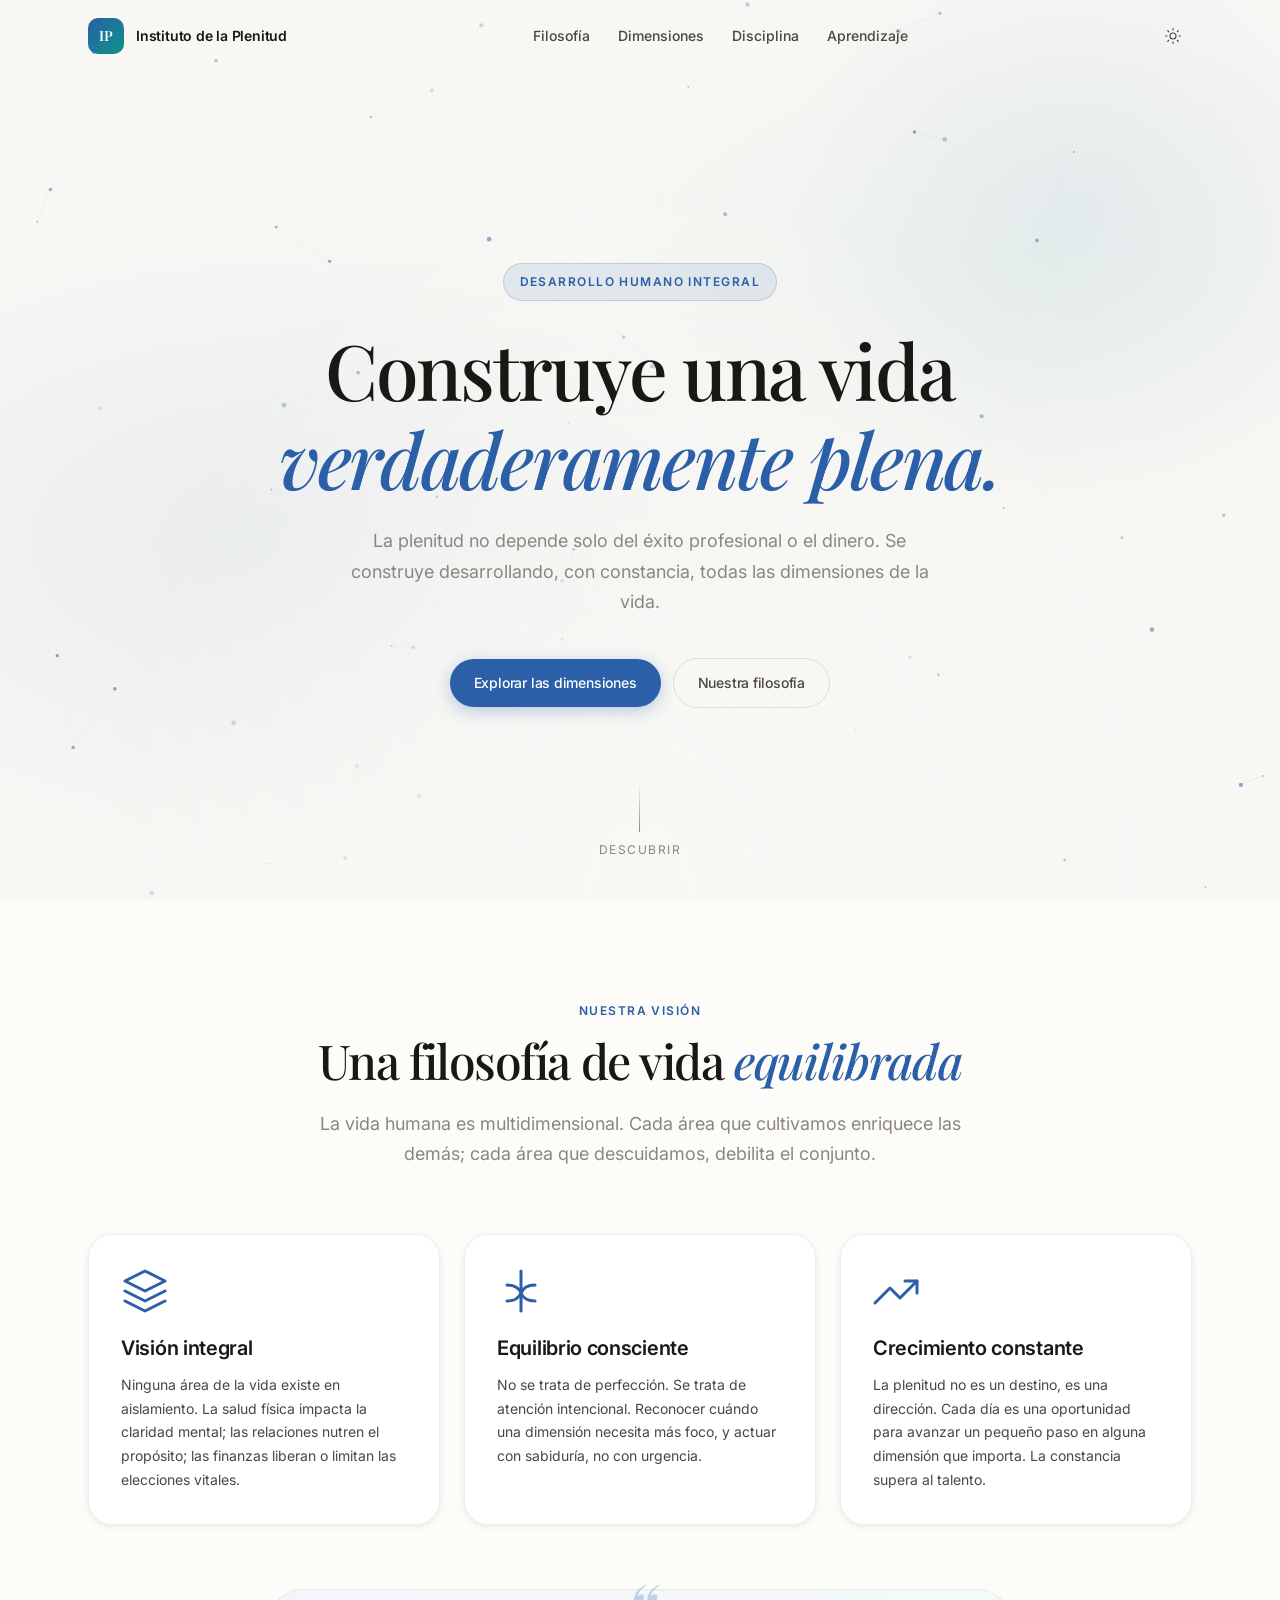
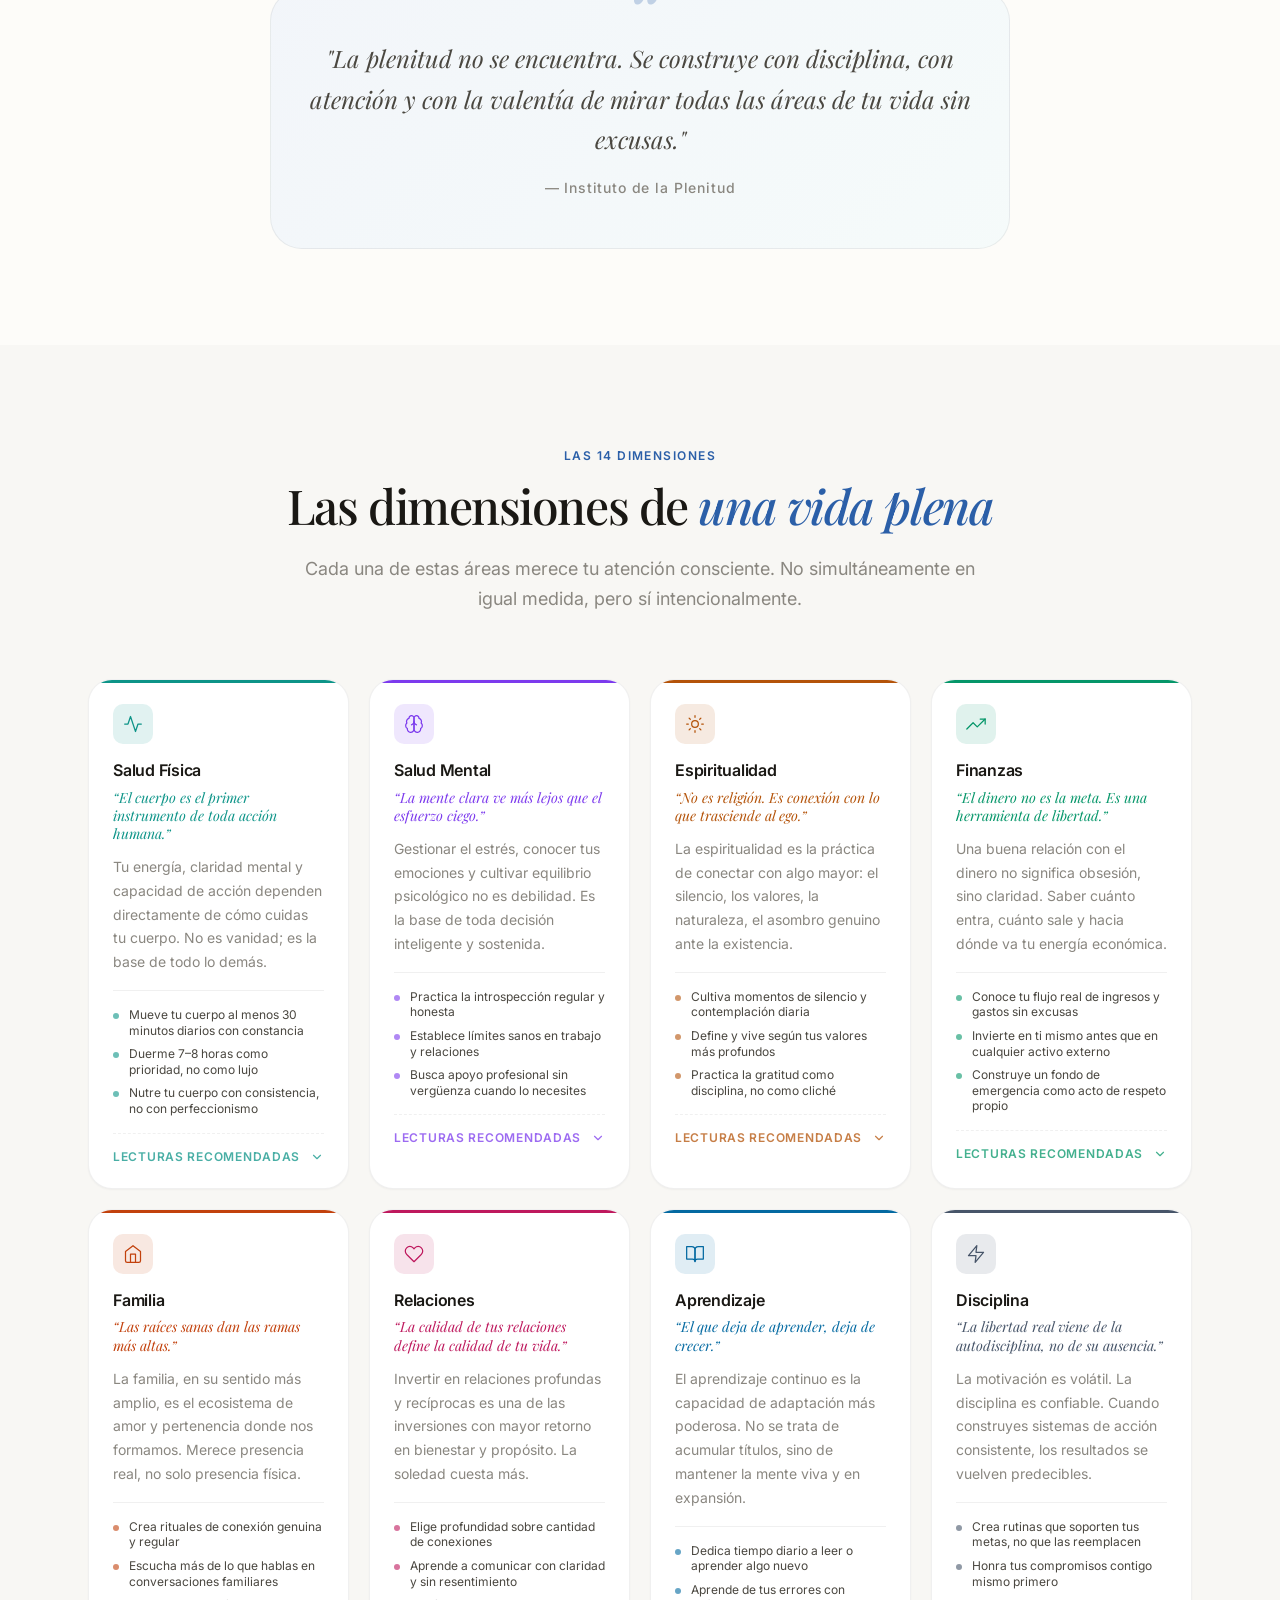
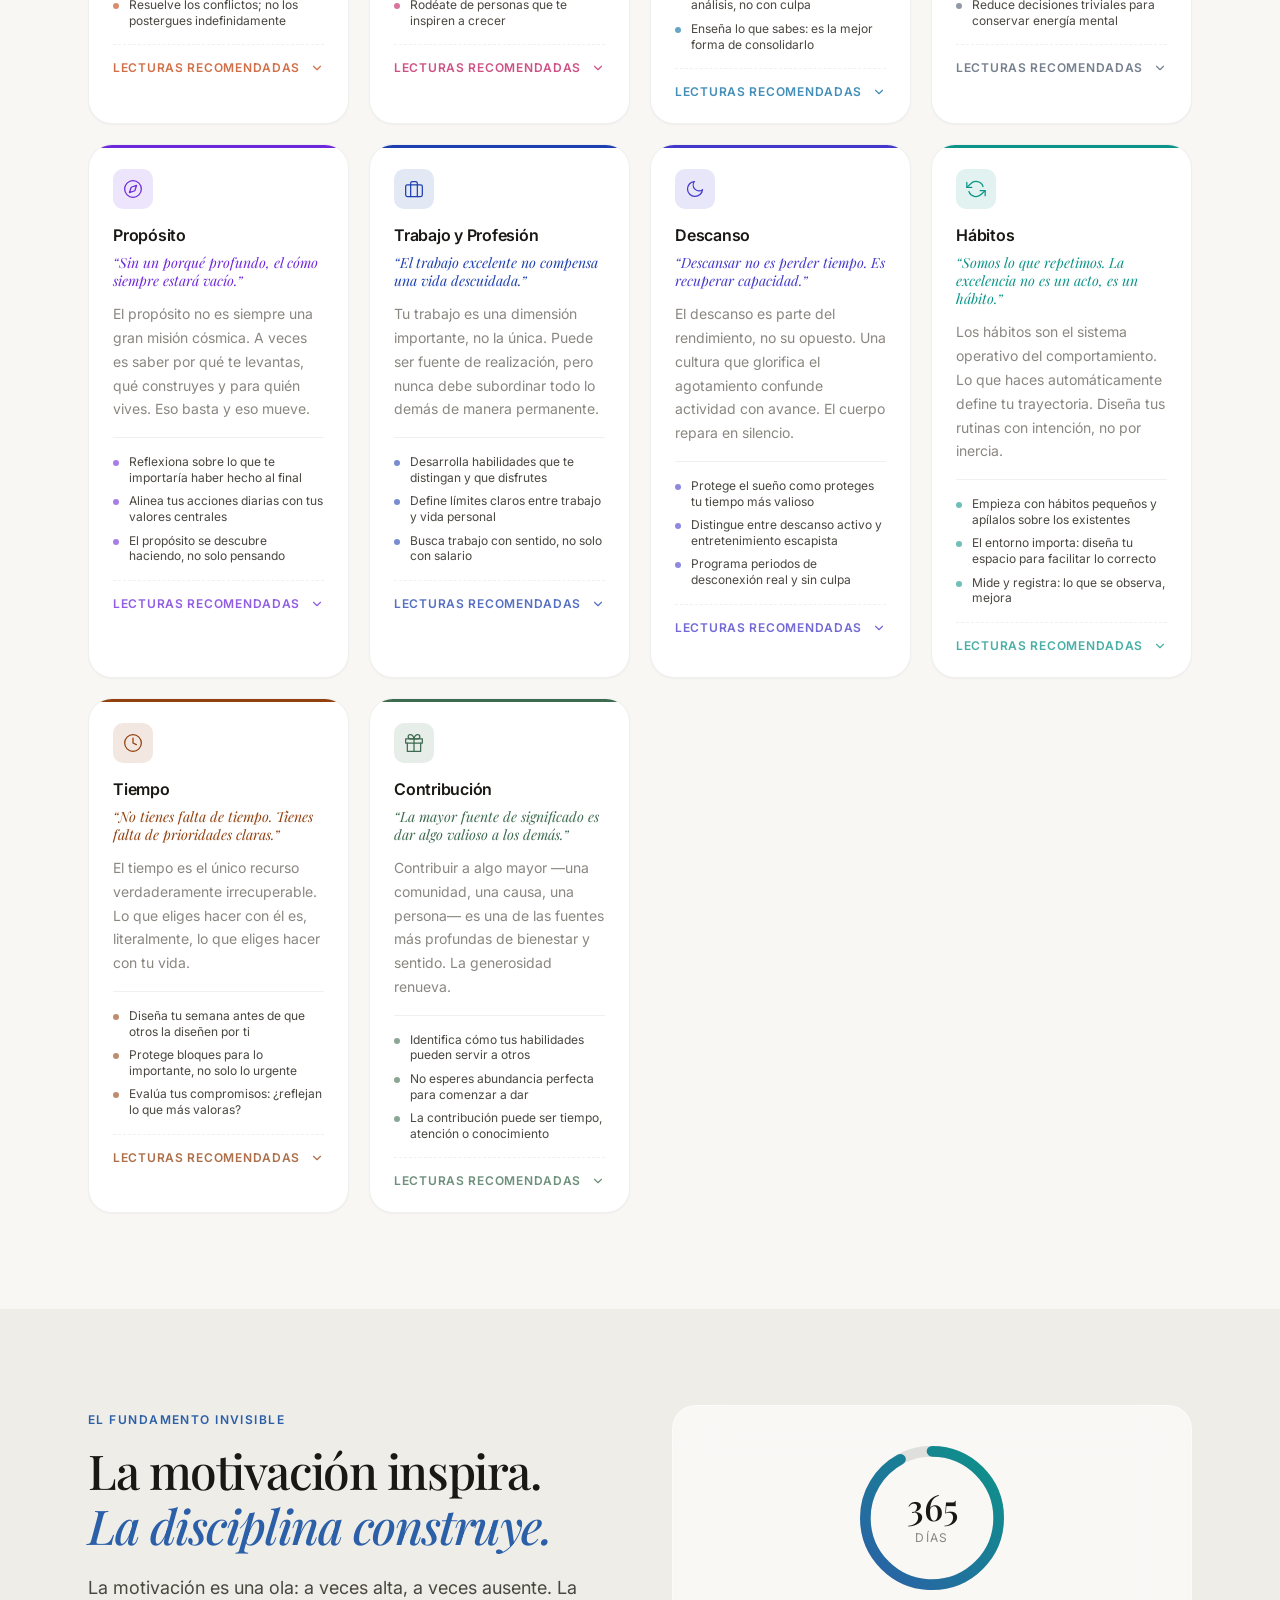
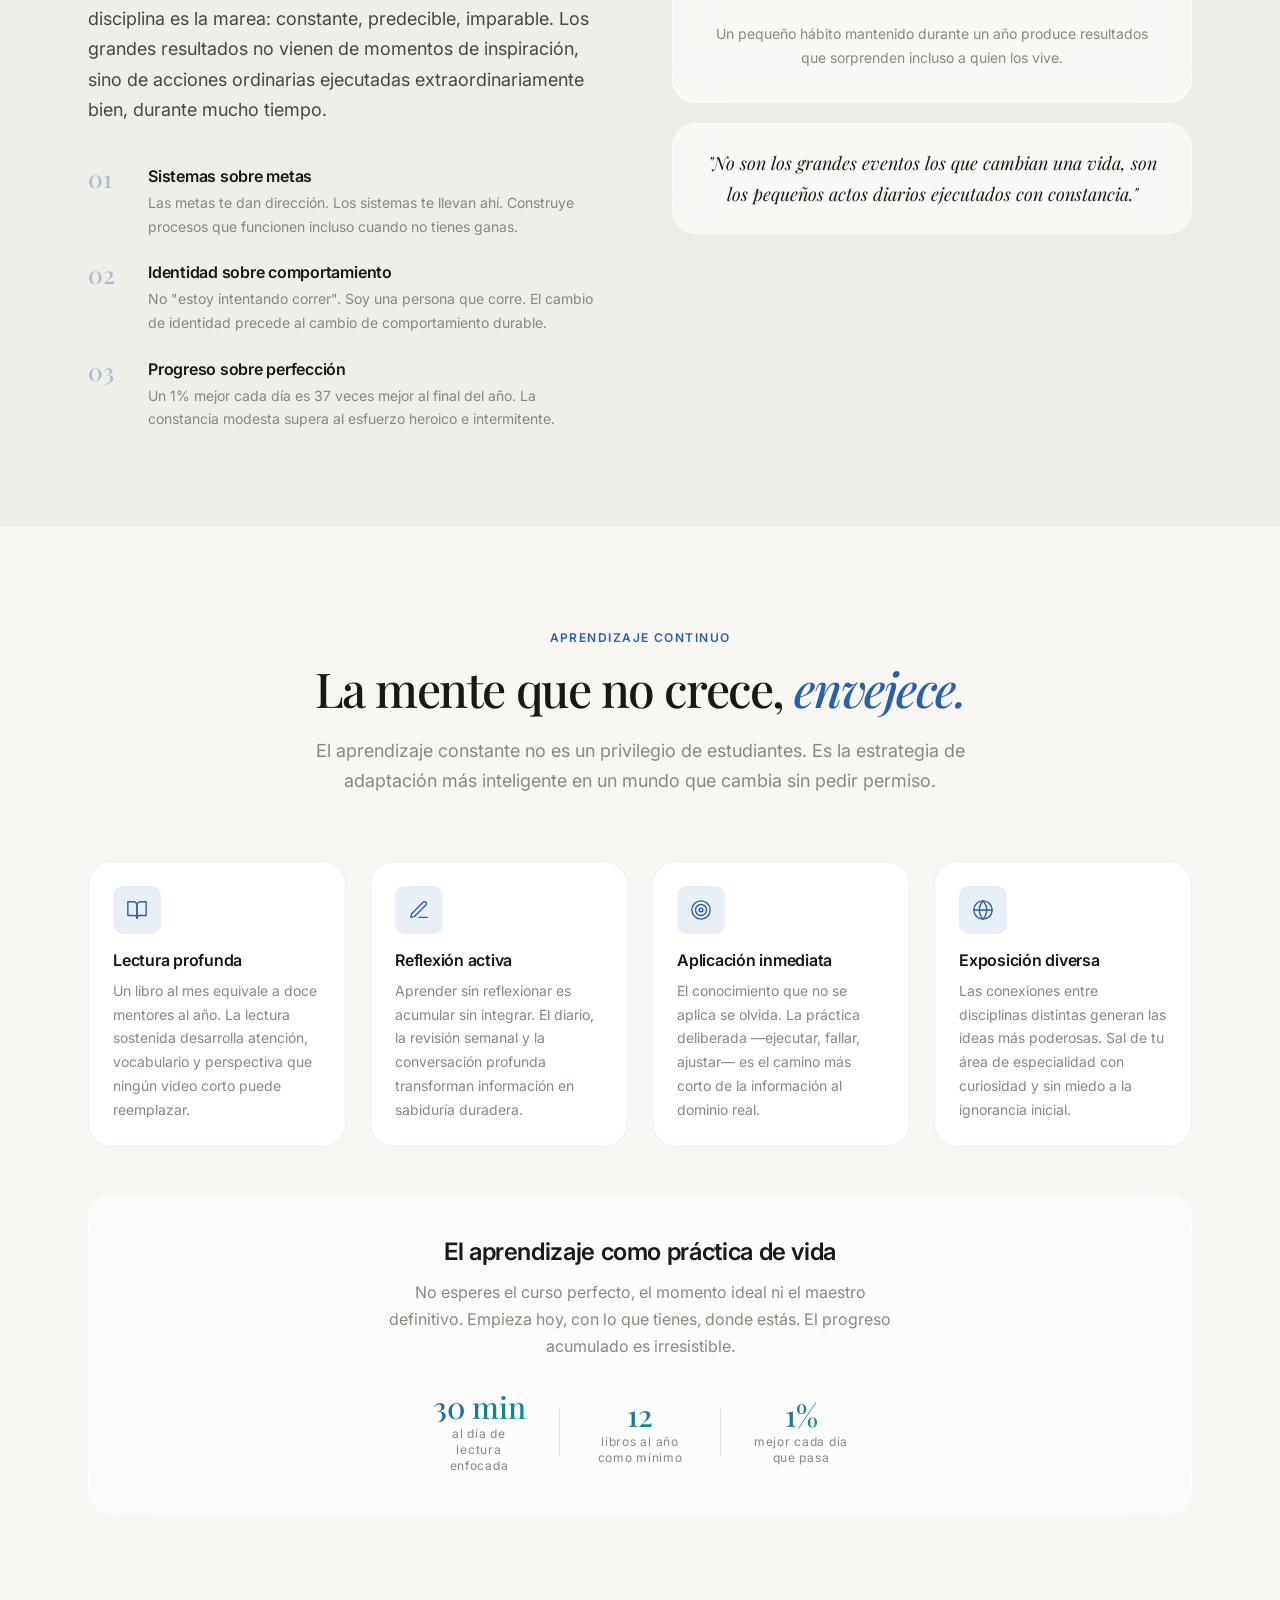
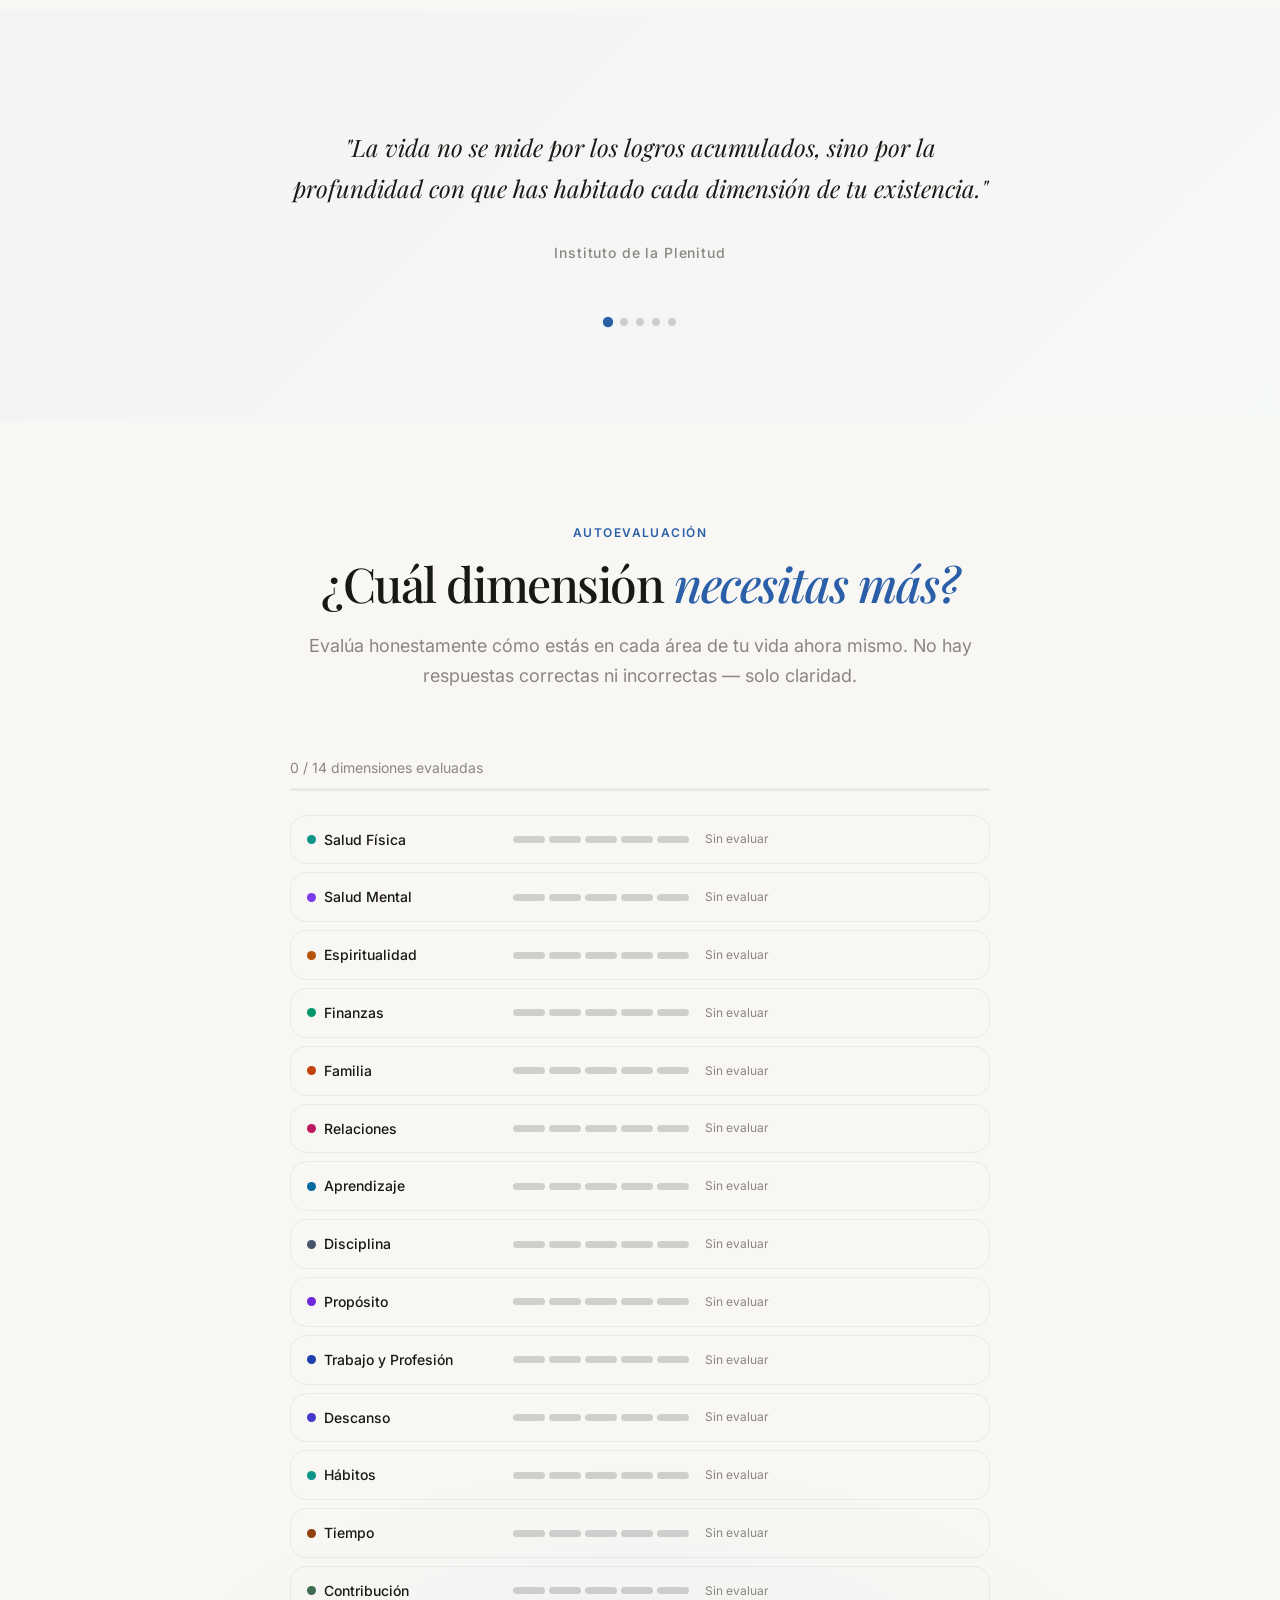
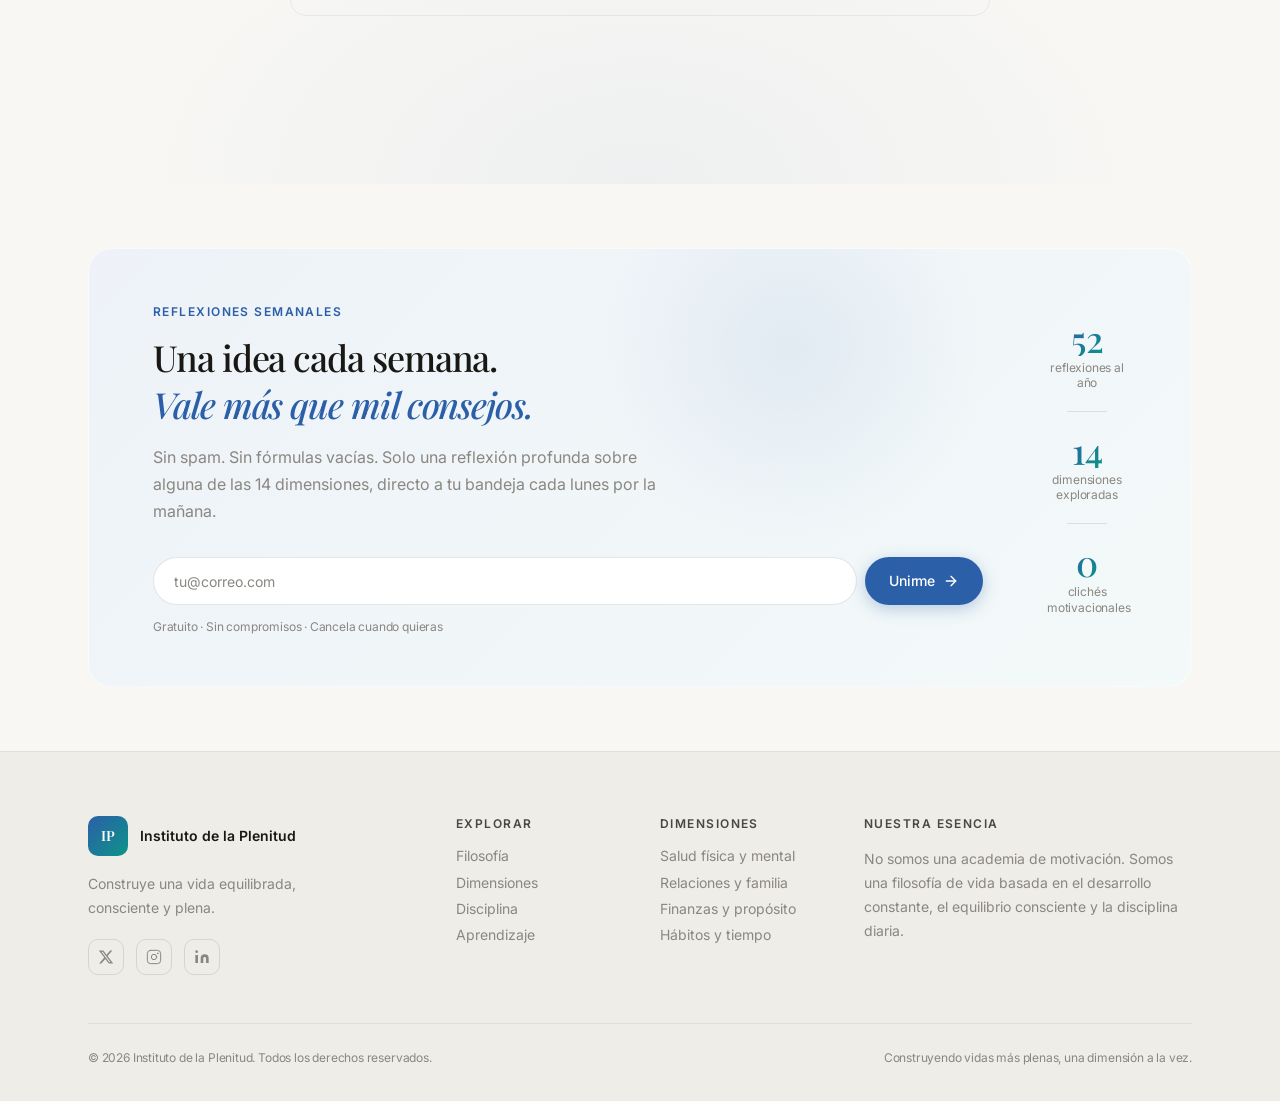
==== index.html @ e9e224b5 "Agregar sitio completo Instituto de la Plenitud Sitio estático vanilla (HTML/CSS/JS sin frameworks) " ====
<!DOCTYPE html>
<html lang="es" data-theme="light">
<head>
  <meta charset="UTF-8" />
  <meta name="viewport" content="width=device-width, initial-scale=1.0" />
  <meta name="description" content="Instituto de la Plenitud — Construye una vida equilibrada, consciente y plena a través del desarrollo integral de todas las dimensiones humanas." />
  <meta name="keywords" content="desarrollo personal, crecimiento integral, plenitud, equilibrio, disciplina, hábitos, propósito" />
  <title>Instituto de la Plenitud</title>

  <!-- ── Favicon ──────────────────────────────────────────── -->
  <link rel="icon" type="image/svg+xml" href="assets/favicon.svg" />
  <!-- Fallback PNG para navegadores que no soportan SVG favicon -->
  <link rel="alternate icon" href="assets/favicon.png" />
  <meta name="theme-color" content="#2B5FA8" />

  <!-- ── Open Graph (Facebook, LinkedIn, WhatsApp…) ───────── -->
  <meta property="og:type"        content="website" />
  <meta property="og:title"       content="Instituto de la Plenitud" />
  <meta property="og:description" content="La plenitud no depende solo del dinero o el éxito. Se construye desarrollando todas las dimensiones importantes de la vida de manera equilibrada." />
  <meta property="og:image"       content="assets/og-preview.png" />
  <meta property="og:image:width"  content="1200" />
  <meta property="og:image:height" content="630" />
  <meta property="og:url"         content="https://institutodelaplenitud.com" />
  <meta property="og:locale"      content="es_ES" />
  <meta property="og:site_name"   content="Instituto de la Plenitud" />

  <!-- ── Twitter / X Card ────────────────────────────────── -->
  <meta name="twitter:card"        content="summary_large_image" />
  <meta name="twitter:title"       content="Instituto de la Plenitud" />
  <meta name="twitter:description" content="Construye una vida equilibrada, consciente y plena. 14 dimensiones del desarrollo humano integral." />
  <meta name="twitter:image"       content="assets/og-preview.png" />

  <!-- ── Datos estructurados Schema.org ───────────────────── -->
  <script type="application/ld+json">
  {
    "@context": "https://schema.org",
    "@type": "EducationalOrganization",
    "name": "Instituto de la Plenitud",
    "description": "Organización dedicada al desarrollo humano integral a través del cultivo equilibrado de las 14 dimensiones de la vida.",
    "url": "https://institutodelaplenitud.com",
    "logo": "https://institutodelaplenitud.com/assets/favicon.svg",
    "sameAs": []
  }
  </script>

  <!-- Prevenir flash de tema incorrecto -->
  <script>
    (function() {
      const saved = localStorage.getItem('ip-theme') || 'light';
      document.documentElement.setAttribute('data-theme', saved);
    })();
  </script>

  <!-- Google Fonts -->
  <link rel="preconnect" href="https://fonts.googleapis.com" />
  <link rel="preconnect" href="https://fonts.gstatic.com" crossorigin />
  <link href="https://fonts.googleapis.com/css2?family=Playfair+Display:ital,wght@0,400;0,500;0,600;1,400;1,500&family=Inter:wght@300;400;500;600&display=swap" rel="stylesheet" />

  <!-- Stylesheets — orden importa -->
  <link rel="stylesheet" href="css/variables.css" />
  <link rel="stylesheet" href="css/reset.css" />
  <link rel="stylesheet" href="css/typography.css" />
  <link rel="stylesheet" href="css/components.css" />
  <link rel="stylesheet" href="css/layout.css" />
  <link rel="stylesheet" href="css/animations.css" />
</head>
<body>

  <!-- ░░ BARRA DE PROGRESO DE LECTURA ░░ -->
  <div class="progress-bar" id="progressBar" role="progressbar" aria-label="Progreso de lectura"></div>

  <!-- ░░ BOTÓN VOLVER ARRIBA ░░ -->
  <button class="back-to-top" id="backToTop" aria-label="Volver al inicio de la página">
    <svg viewBox="0 0 24 24" fill="none" stroke="currentColor" stroke-width="2.5" stroke-linecap="round" stroke-linejoin="round" aria-hidden="true">
      <polyline points="18 15 12 9 6 15"/>
    </svg>
  </button>

  <!-- ░░ NAVBAR ░░ -->
  <nav class="navbar" id="navbar" aria-label="Navegación principal">
    <div class="navbar__container">

      <a href="#" class="navbar__logo" aria-label="Instituto de la Plenitud — Inicio">
        <div class="navbar__logo-mark" aria-hidden="true">IP</div>
        <span class="navbar__logo-text">Instituto de la Plenitud</span>
      </a>

      <div class="navbar__links" id="navLinks">
        <a href="#philosophy" class="navbar__link">Filosofía</a>
        <a href="#aspects" class="navbar__link">Dimensiones</a>
        <a href="#discipline" class="navbar__link">Disciplina</a>
        <a href="#learning" class="navbar__link">Aprendizaje</a>
      </div>

      <div class="navbar__actions">
        <button class="theme-toggle" id="themeToggle" aria-label="Cambiar tema claro/oscuro">
          <!-- Ícono Sol -->
          <svg class="icon-sun" viewBox="0 0 24 24" fill="none" stroke="currentColor" stroke-width="1.5" stroke-linecap="round">
            <circle cx="12" cy="12" r="4"/>
            <path d="M12 2v2M12 20v2M4.93 4.93l1.41 1.41M17.66 17.66l1.41 1.41M2 12h2M20 12h2M4.93 19.07l1.41-1.41M17.66 6.34l1.41-1.41"/>
          </svg>
          <!-- Ícono Luna -->
          <svg class="icon-moon" viewBox="0 0 24 24" fill="none" stroke="currentColor" stroke-width="1.5" stroke-linecap="round">
            <path d="M21 12.79A9 9 0 1 1 11.21 3 7 7 0 0 0 21 12.79z"/>
          </svg>
        </button>

        <button class="hamburger" id="hamburger" aria-label="Abrir menú" aria-expanded="false">
          <span></span><span></span><span></span>
        </button>
      </div>

    </div>
  </nav>

  <!-- ░░░░░░░░░░░░░░░░░░░░░░░░░░░░░░░░░░░░░░░░░ -->
  <!-- HERO                                       -->
  <!-- ░░░░░░░░░░░░░░░░░░░░░░░░░░░░░░░░░░░░░░░░░ -->
  <section class="hero" id="hero" aria-label="Portada">
    <canvas class="hero__canvas" id="heroCanvas" aria-hidden="true"></canvas>
    <div class="hero__overlay" aria-hidden="true"></div>

    <div class="hero__content">
      <span class="hero__tag fade-in">Desarrollo humano integral</span>

      <h1 class="hero__title fade-in delay-1">
        Construye una vida<br/>
        <em>verdaderamente plena.</em>
      </h1>

      <p class="hero__subtitle fade-in delay-2">
        La plenitud no depende solo del éxito profesional o el dinero.
        Se construye desarrollando, con constancia, todas las dimensiones de la vida.
      </p>

      <div class="hero__actions fade-in delay-3">
        <a href="#aspects" class="btn btn--primary">Explorar las dimensiones</a>
        <a href="#philosophy" class="btn btn--ghost">Nuestra filosofía</a>
      </div>
    </div>

    <div class="hero__scroll" aria-hidden="true">
      <div class="scroll-cue">
        <div class="scroll-cue__line"></div>
        <span>Descubrir</span>
      </div>
    </div>
  </section>

  <!-- ░░░░░░░░░░░░░░░░░░░░░░░░░░░░░░░░░░░░░░░░░ -->
  <!-- FILOSOFÍA                                  -->
  <!-- ░░░░░░░░░░░░░░░░░░░░░░░░░░░░░░░░░░░░░░░░░ -->
  <section class="section philosophy" id="philosophy" aria-labelledby="philosophy-title">
    <div class="container">

      <header class="section__header reveal">
        <span class="section__tag">Nuestra visión</span>
        <h2 class="section__title" id="philosophy-title">
          Una filosofía de vida <em>equilibrada</em>
        </h2>
        <p class="section__subtitle">
          La vida humana es multidimensional. Cada área que cultivamos enriquece las demás;
          cada área que descuidamos, debilita el conjunto.
        </p>
      </header>

      <div class="philosophy__grid">

        <div class="philosophy__card reveal delay-1">
          <div class="philosophy__icon" aria-hidden="true">
            <svg viewBox="0 0 24 24" fill="none" stroke="currentColor" stroke-width="1.5" stroke-linecap="round" stroke-linejoin="round">
              <path d="M12 2L2 7l10 5 10-5-10-5zM2 17l10 5 10-5M2 12l10 5 10-5"/>
            </svg>
          </div>
          <h3>Visión integral</h3>
          <p>Ninguna área de la vida existe en aislamiento. La salud física impacta la claridad mental; las relaciones nutren el propósito; las finanzas liberan o limitan las elecciones vitales.</p>
        </div>

        <div class="philosophy__card reveal delay-2">
          <div class="philosophy__icon" aria-hidden="true">
            <svg viewBox="0 0 24 24" fill="none" stroke="currentColor" stroke-width="1.5" stroke-linecap="round" stroke-linejoin="round">
              <line x1="12" y1="2" x2="12" y2="22"/>
              <path d="M5 9c3.5 0 6 1.5 7 4-1 2.5-3.5 4-7 4"/>
              <path d="M19 9c-3.5 0-6 1.5-7 4 1 2.5 3.5 4 7 4"/>
            </svg>
          </div>
          <h3>Equilibrio consciente</h3>
          <p>No se trata de perfección. Se trata de atención intencional. Reconocer cuándo una dimensión necesita más foco, y actuar con sabiduría, no con urgencia.</p>
        </div>

        <div class="philosophy__card reveal delay-3">
          <div class="philosophy__icon" aria-hidden="true">
            <svg viewBox="0 0 24 24" fill="none" stroke="currentColor" stroke-width="1.5" stroke-linecap="round" stroke-linejoin="round">
              <polyline points="22 7 13.5 15.5 8.5 10.5 1 18"/>
              <polyline points="16 7 22 7 22 13"/>
            </svg>
          </div>
          <h3>Crecimiento constante</h3>
          <p>La plenitud no es un destino, es una dirección. Cada día es una oportunidad para avanzar un pequeño paso en alguna dimensión que importa. La constancia supera al talento.</p>
        </div>

      </div>

      <blockquote class="philosophy__quote reveal">
        <p>"La plenitud no se encuentra. Se construye con disciplina, con atención y con la valentía de mirar todas las áreas de tu vida sin excusas."</p>
        <cite>— Instituto de la Plenitud</cite>
      </blockquote>

    </div>
  </section>

  <!-- ░░░░░░░░░░░░░░░░░░░░░░░░░░░░░░░░░░░░░░░░░ -->
  <!-- LAS 14 DIMENSIONES                         -->
  <!-- ░░░░░░░░░░░░░░░░░░░░░░░░░░░░░░░░░░░░░░░░░ -->
  <section class="section aspects" id="aspects" aria-labelledby="aspects-title">
    <div class="container">

      <header class="section__header reveal">
        <span class="section__tag">Las 14 dimensiones</span>
        <h2 class="section__title" id="aspects-title">
          Las dimensiones de <em>una vida plena</em>
        </h2>
        <p class="section__subtitle">Cada una de estas áreas merece tu atención consciente. No simultáneamente en igual medida, pero sí intencionalmente.</p>
      </header>

      <div id="aspects-grid" class="aspects__grid">
        <!-- Las 14 tarjetas se generan dinámicamente por js/components/render-dimensions.js -->
      </div>
    </div>
  </section>

  <!-- ░░░░░░░░░░░░░░░░░░░░░░░░░░░░░░░░░░░░░░░░░ -->
  <!-- DISCIPLINA                                  -->
  <!-- ░░░░░░░░░░░░░░░░░░░░░░░░░░░░░░░░░░░░░░░░░ -->
  <section class="section discipline" id="discipline" aria-labelledby="discipline-title">
    <div class="container">
      <div class="discipline__layout">

        <div class="discipline__content reveal">
          <span class="section__tag">El fundamento invisible</span>
          <h2 class="section__title" id="discipline-title">
            La motivación inspira.<br/>
            <em>La disciplina construye.</em>
          </h2>
          <p class="discipline__lead">
            La motivación es una ola: a veces alta, a veces ausente. La disciplina es la marea:
            constante, predecible, imparable. Los grandes resultados no vienen de momentos de
            inspiración, sino de acciones ordinarias ejecutadas extraordinariamente bien, durante mucho tiempo.
          </p>

          <div class="discipline__pillars">
            <div class="pillar">
              <div class="pillar__num">01</div>
              <div>
                <h4>Sistemas sobre metas</h4>
                <p>Las metas te dan dirección. Los sistemas te llevan ahí. Construye procesos que funcionen incluso cuando no tienes ganas.</p>
              </div>
            </div>
            <div class="pillar">
              <div class="pillar__num">02</div>
              <div>
                <h4>Identidad sobre comportamiento</h4>
                <p>No "estoy intentando correr". Soy una persona que corre. El cambio de identidad precede al cambio de comportamiento durable.</p>
              </div>
            </div>
            <div class="pillar">
              <div class="pillar__num">03</div>
              <div>
                <h4>Progreso sobre perfección</h4>
                <p>Un 1% mejor cada día es 37 veces mejor al final del año. La constancia modesta supera al esfuerzo heroico e intermitente.</p>
              </div>
            </div>
          </div>
        </div>

        <div class="discipline__visual reveal delay-2">
          <div class="discipline__ring-card glass">
            <div class="stat-ring" aria-hidden="true">
              <svg viewBox="0 0 120 120" class="stat-ring__svg">
                <circle cx="60" cy="60" r="50" class="stat-ring__bg"/>
                <circle cx="60" cy="60" r="50" class="stat-ring__fill" id="disciplineRing"/>
              </svg>
              <div class="stat-ring__center">
                <span class="stat-ring__number" id="statCounter">0</span>
                <span class="stat-ring__unit">días</span>
              </div>
            </div>
            <p class="discipline__ring-label">Un pequeño hábito mantenido durante un año produce resultados que sorprenden incluso a quien los vive.</p>
          </div>

          <blockquote class="discipline__quote glass">
            "No son los grandes eventos los que cambian una vida, son los pequeños actos diarios ejecutados con constancia."
          </blockquote>
        </div>

      </div>
    </div>
  </section>

  <!-- ░░░░░░░░░░░░░░░░░░░░░░░░░░░░░░░░░░░░░░░░░ -->
  <!-- APRENDIZAJE CONTINUO                       -->
  <!-- ░░░░░░░░░░░░░░░░░░░░░░░░░░░░░░░░░░░░░░░░░ -->
  <section class="section learning" id="learning" aria-labelledby="learning-title">
    <div class="container">

      <header class="section__header reveal">
        <span class="section__tag">Aprendizaje continuo</span>
        <h2 class="section__title" id="learning-title">
          La mente que no crece, <em>envejece.</em>
        </h2>
        <p class="section__subtitle">
          El aprendizaje constante no es un privilegio de estudiantes. Es la estrategia de
          adaptación más inteligente en un mundo que cambia sin pedir permiso.
        </p>
      </header>

      <div class="learning__methods">

        <div class="learning__method reveal">
          <div class="learning__method-icon" aria-hidden="true">
            <svg viewBox="0 0 24 24" fill="none" stroke="currentColor" stroke-width="1.5" stroke-linecap="round" stroke-linejoin="round">
              <path d="M2 3h6a4 4 0 0 1 4 4v14a3 3 0 0 0-3-3H2z"/>
              <path d="M22 3h-6a4 4 0 0 0-4 4v14a3 3 0 0 1 3-3h7z"/>
            </svg>
          </div>
          <h3>Lectura profunda</h3>
          <p>Un libro al mes equivale a doce mentores al año. La lectura sostenida desarrolla atención, vocabulario y perspectiva que ningún video corto puede reemplazar.</p>
        </div>

        <div class="learning__method reveal delay-1">
          <div class="learning__method-icon" aria-hidden="true">
            <svg viewBox="0 0 24 24" fill="none" stroke="currentColor" stroke-width="1.5" stroke-linecap="round" stroke-linejoin="round">
              <path d="M12 20h9"/>
              <path d="M16.5 3.5a2.121 2.121 0 0 1 3 3L7 19l-4 1 1-4L16.5 3.5z"/>
            </svg>
          </div>
          <h3>Reflexión activa</h3>
          <p>Aprender sin reflexionar es acumular sin integrar. El diario, la revisión semanal y la conversación profunda transforman información en sabiduría duradera.</p>
        </div>

        <div class="learning__method reveal delay-2">
          <div class="learning__method-icon" aria-hidden="true">
            <svg viewBox="0 0 24 24" fill="none" stroke="currentColor" stroke-width="1.5" stroke-linecap="round" stroke-linejoin="round">
              <circle cx="12" cy="12" r="10"/>
              <circle cx="12" cy="12" r="6"/>
              <circle cx="12" cy="12" r="2"/>
            </svg>
          </div>
          <h3>Aplicación inmediata</h3>
          <p>El conocimiento que no se aplica se olvida. La práctica deliberada —ejecutar, fallar, ajustar— es el camino más corto de la información al dominio real.</p>
        </div>

        <div class="learning__method reveal delay-3">
          <div class="learning__method-icon" aria-hidden="true">
            <svg viewBox="0 0 24 24" fill="none" stroke="currentColor" stroke-width="1.5" stroke-linecap="round" stroke-linejoin="round">
              <circle cx="12" cy="12" r="10"/>
              <line x1="2" y1="12" x2="22" y2="12"/>
              <path d="M12 2a15.3 15.3 0 0 1 4 10 15.3 15.3 0 0 1-4 10 15.3 15.3 0 0 1-4-10 15.3 15.3 0 0 1 4-10z"/>
            </svg>
          </div>
          <h3>Exposición diversa</h3>
          <p>Las conexiones entre disciplinas distintas generan las ideas más poderosas. Sal de tu área de especialidad con curiosidad y sin miedo a la ignorancia inicial.</p>
        </div>

      </div>

      <div class="learning__cta reveal">
        <div class="glass learning__cta-box">
          <h3>El aprendizaje como práctica de vida</h3>
          <p>No esperes el curso perfecto, el momento ideal ni el maestro definitivo. Empieza hoy, con lo que tienes, donde estás. El progreso acumulado es irresistible.</p>
          <div class="learning__metrics">
            <div class="metric">
              <span class="metric__val">30 min</span>
              <span class="metric__lbl">al día de lectura enfocada</span>
            </div>
            <div class="metric__sep" aria-hidden="true"></div>
            <div class="metric">
              <span class="metric__val">12</span>
              <span class="metric__lbl">libros al año como mínimo</span>
            </div>
            <div class="metric__sep" aria-hidden="true"></div>
            <div class="metric">
              <span class="metric__val">1%</span>
              <span class="metric__lbl">mejor cada día que pasa</span>
            </div>
          </div>
        </div>
      </div>

    </div>
  </section>

  <!-- ░░░░░░░░░░░░░░░░░░░░░░░░░░░░░░░░░░░░░░░░░ -->
  <!-- FRASES DINÁMICAS                           -->
  <!-- ░░░░░░░░░░░░░░░░░░░░░░░░░░░░░░░░░░░░░░░░░ -->
  <section class="section quotes-section" id="quotes" aria-label="Reflexiones">
    <div class="container">
      <div class="quotes-rotator" aria-live="polite">
        <div class="quotes-rotator__track" id="quotesTrack">

          <blockquote class="quote-item active">
            <p>"La vida no se mide por los logros acumulados, sino por la profundidad con que has habitado cada dimensión de tu existencia."</p>
            <cite>Instituto de la Plenitud</cite>
          </blockquote>

          <blockquote class="quote-item">
            <p>"El equilibrio no es una postura estática. Es un movimiento continuo de atención, corrección y crecimiento."</p>
            <cite>Instituto de la Plenitud</cite>
          </blockquote>

          <blockquote class="quote-item">
            <p>"Invertir en una sola área de la vida y descuidar las demás es construir sobre arena. La solidez viene del desarrollo integral."</p>
            <cite>Instituto de la Plenitud</cite>
          </blockquote>

          <blockquote class="quote-item">
            <p>"La disciplina te llevará a lugares a los que la motivación nunca pudo llevarte. Construye sistemas; no dependas de estados de ánimo."</p>
            <cite>Instituto de la Plenitud</cite>
          </blockquote>

          <blockquote class="quote-item">
            <p>"Conocerse a uno mismo es el comienzo de toda sabiduría práctica. Sin autoconocimiento, todo esfuerzo es navegar sin mapa."</p>
            <cite>Instituto de la Plenitud</cite>
          </blockquote>

        </div>
        <div class="quotes-rotator__dots" id="quotesDots" role="tablist" aria-label="Seleccionar reflexión">
          <button class="quote-dot active" data-index="0" role="tab" aria-selected="true" aria-label="Reflexión 1"></button>
          <button class="quote-dot" data-index="1" role="tab" aria-selected="false" aria-label="Reflexión 2"></button>
          <button class="quote-dot" data-index="2" role="tab" aria-selected="false" aria-label="Reflexión 3"></button>
          <button class="quote-dot" data-index="3" role="tab" aria-selected="false" aria-label="Reflexión 4"></button>
          <button class="quote-dot" data-index="4" role="tab" aria-selected="false" aria-label="Reflexión 5"></button>
        </div>
      </div>
    </div>
  </section>

  <!-- ░░░░░░░░░░░░░░░░░░░░░░░░░░░░░░░░░░░░░░░░░ -->
  <!-- AUTOEVALUACIÓN                             -->
  <!-- ░░░░░░░░░░░░░░░░░░░░░░░░░░░░░░░░░░░░░░░░░ -->
  <section class="section assessment" id="assessment" aria-labelledby="assessment-title">
    <div class="container">

      <header class="section__header reveal">
        <span class="section__tag">Autoevaluación</span>
        <h2 class="section__title" id="assessment-title">
          ¿Cuál dimensión <em>necesitas más?</em>
        </h2>
        <p class="section__subtitle">
          Evalúa honestamente cómo estás en cada área de tu vida ahora mismo.
          No hay respuestas correctas ni incorrectas — solo claridad.
        </p>
      </header>

      <!-- Quiz — ítems generados por quiz.js -->
      <div class="quiz reveal" id="quiz">

        <!-- Progreso -->
        <div class="quiz__progress">
          <span class="quiz__progress-text"
                id="quizProgressText"
                aria-live="polite">0 / 14 dimensiones evaluadas</span>
          <div class="quiz__progress-track"
               role="progressbar"
               aria-valuemin="0"
               aria-valuemax="14"
               aria-valuenow="0"
               aria-label="Progreso de la autoevaluación">
            <div class="quiz__progress-fill" id="quizProgressFill"></div>
          </div>
        </div>

        <!-- Grid de ítems -->
        <div class="quiz__grid" id="quizGrid"></div>

        <!-- Botón de envío — visible solo al completar las 14 -->
        <div class="quiz__footer">
          <button class="btn btn--primary quiz__submit"
                  id="quizSubmit"
                  aria-hidden="true"
                  inert>
            Ver mi diagnóstico
            <svg viewBox="0 0 24 24" fill="none" stroke="currentColor"
                 stroke-width="2" stroke-linecap="round" stroke-linejoin="round"
                 width="16" height="16" aria-hidden="true">
              <line x1="5" y1="12" x2="19" y2="12"/>
              <polyline points="12 5 19 12 12 19"/>
            </svg>
          </button>
        </div>

      </div>

      <!-- Resultados — inyectados por quiz.js al enviar -->
      <div class="quiz__results" id="quizResults" hidden aria-live="polite"></div>

    </div>
  </section>

  <!-- ░░░░░░░░░░░░░░░░░░░░░░░░░░░░░░░░░░░░░░░░░ -->
  <!-- NEWSLETTER CTA                             -->
  <!-- ░░░░░░░░░░░░░░░░░░░░░░░░░░░░░░░░░░░░░░░░░ -->
  <section class="section newsletter" id="newsletter" aria-labelledby="newsletter-title">
    <div class="container">
      <div class="newsletter__card glass reveal">

        <div class="newsletter__content">
          <span class="section__tag">Reflexiones semanales</span>
          <h2 class="newsletter__title" id="newsletter-title">
            Una idea cada semana.<br/>
            <em>Vale más que mil consejos.</em>
          </h2>
          <p class="newsletter__desc">
            Sin spam. Sin fórmulas vacías. Solo una reflexión profunda sobre alguna
            de las 14 dimensiones, directo a tu bandeja cada lunes por la mañana.
          </p>

          <!-- Formulario — conectar con Formspree, Mailchimp o ConvertKit -->
          <form class="newsletter__form" id="newsletterForm" novalidate aria-label="Formulario de suscripción">
            <div class="newsletter__input-row">
              <input
                type="email"
                id="newsletterEmail"
                name="email"
                class="newsletter__input"
                placeholder="tu@correo.com"
                autocomplete="email"
                required
                aria-required="true"
                aria-label="Tu correo electrónico"
                aria-describedby="newsletterError"
              />
              <button type="submit" class="btn btn--primary newsletter__btn">
                Unirme
                <svg viewBox="0 0 24 24" fill="none" stroke="currentColor" stroke-width="2" stroke-linecap="round" stroke-linejoin="round" aria-hidden="true">
                  <line x1="5" y1="12" x2="19" y2="12"/>
                  <polyline points="12 5 19 12 12 19"/>
                </svg>
              </button>
            </div>
            <p class="newsletter__error" id="newsletterError" role="alert" aria-live="polite" hidden>
              Por favor ingresa un correo electrónico válido.
            </p>
            <p class="newsletter__disclaimer">
              Gratuito · Sin compromisos · Cancela cuando quieras
            </p>
          </form>

          <!-- Estado de éxito (se muestra tras enviar) -->
          <div class="newsletter__success" id="newsletterSuccess" hidden aria-live="polite">
            <div class="newsletter__success-icon" aria-hidden="true">
              <svg viewBox="0 0 24 24" fill="none" stroke="currentColor" stroke-width="2.5" stroke-linecap="round" stroke-linejoin="round">
                <polyline points="20 6 9 17 4 12"/>
              </svg>
            </div>
            <p class="newsletter__success-msg">¡Perfecto! Nos veremos en tu bandeja.</p>
            <p class="newsletter__success-sub">El próximo lunes recibirás tu primera reflexión.</p>
          </div>
        </div>

        <!-- Stats decorativos lado derecho -->
        <div class="newsletter__stats" aria-hidden="true">
          <div class="newsletter__stat">
            <span class="newsletter__stat-num">52</span>
            <span class="newsletter__stat-lbl">reflexiones al año</span>
          </div>
          <div class="newsletter__stat-divider"></div>
          <div class="newsletter__stat">
            <span class="newsletter__stat-num">14</span>
            <span class="newsletter__stat-lbl">dimensiones exploradas</span>
          </div>
          <div class="newsletter__stat-divider"></div>
          <div class="newsletter__stat">
            <span class="newsletter__stat-num">0</span>
            <span class="newsletter__stat-lbl">clichés motivacionales</span>
          </div>
        </div>

      </div>
    </div>
  </section>

  <!-- ░░░░░░░░░░░░░░░░░░░░░░░░░░░░░░░░░░░░░░░░░ -->
  <!-- FOOTER                                     -->
  <!-- ░░░░░░░░░░░░░░░░░░░░░░░░░░░░░░░░░░░░░░░░░ -->
  <footer class="footer" id="footer" aria-label="Pie de página">
    <div class="container">

      <div class="footer__grid">

        <div class="footer__brand">
          <div class="footer__logo" aria-label="Instituto de la Plenitud">
            <div class="footer__logo-mark" aria-hidden="true">IP</div>
            <span>Instituto de la Plenitud</span>
          </div>
          <p class="footer__tagline">Construye una vida equilibrada,<br/>consciente y plena.</p>
          <div class="footer__social" aria-label="Redes sociales">
            <a href="#" class="footer__social-link" aria-label="X (Twitter)">
              <svg viewBox="0 0 24 24" fill="currentColor" aria-hidden="true"><path d="M18.244 2.25h3.308l-7.227 8.26 8.502 11.24H16.17l-5.214-6.817L4.99 21.75H1.68l7.73-8.835L1.254 2.25H8.08l4.713 6.231zm-1.161 17.52h1.833L7.084 4.126H5.117z"/></svg>
            </a>
            <a href="#" class="footer__social-link" aria-label="Instagram">
              <svg viewBox="0 0 24 24" fill="none" stroke="currentColor" stroke-width="1.5" stroke-linecap="round" stroke-linejoin="round" aria-hidden="true"><rect x="2" y="2" width="20" height="20" rx="5"/><circle cx="12" cy="12" r="4"/><circle cx="17.5" cy="6.5" r="0.5" fill="currentColor"/></svg>
            </a>
            <a href="#" class="footer__social-link" aria-label="LinkedIn">
              <svg viewBox="0 0 24 24" fill="currentColor" aria-hidden="true"><path d="M16 8a6 6 0 0 1 6 6v7h-4v-7a2 2 0 0 0-2-2 2 2 0 0 0-2 2v7h-4v-7a6 6 0 0 1 6-6zM2 9h4v12H2z"/><circle cx="4" cy="4" r="2"/></svg>
            </a>
          </div>
        </div>

        <div class="footer__nav">
          <h5>Explorar</h5>
          <nav aria-label="Navegación del pie de página - Explorar">
            <a href="#philosophy">Filosofía</a>
            <a href="#aspects">Dimensiones</a>
            <a href="#discipline">Disciplina</a>
            <a href="#learning">Aprendizaje</a>
          </nav>
        </div>

        <div class="footer__nav">
          <h5>Dimensiones</h5>
          <nav aria-label="Navegación del pie de página - Dimensiones">
            <a href="#aspects">Salud física y mental</a>
            <a href="#aspects">Relaciones y familia</a>
            <a href="#aspects">Finanzas y propósito</a>
            <a href="#aspects">Hábitos y tiempo</a>
          </nav>
        </div>

        <div class="footer__philosophy">
          <h5>Nuestra esencia</h5>
          <p>No somos una academia de motivación. Somos una filosofía de vida basada en el desarrollo constante, el equilibrio consciente y la disciplina diaria.</p>
        </div>

      </div>

      <div class="footer__bottom">
        <p>&copy; 2026 Instituto de la Plenitud. Todos los derechos reservados.</p>
        <p>Construyendo vidas más plenas, una dimensión a la vez.</p>
      </div>

    </div>
  </footer>

  <!-- Scripts -->
  <!-- Datos y componentes: deben cargarse ANTES de scroll.js para que el
       IntersectionObserver encuentre los .reveal generados dinámicamente -->
  <script src="js/data/dimensions.js"></script>
  <script src="js/components/render-dimensions.js"></script>
  <script src="js/theme.js"></script>
  <script src="js/canvas.js"></script>
  <script src="js/scroll.js"></script>
  <script src="js/phrases.js"></script>
  <script src="js/quiz.js"></script>
  <script src="js/main.js"></script>

</body>
</html>
---- css/variables.css ----
/* ============================================================
   INSTITUTO DE LA PLENITUD — Design Tokens (variables.css)
   Todos los valores de diseño en un solo lugar.
   ============================================================ */

:root {

  /* ── Fondos ────────────────────────────────────────── */
  --bg-base:     #F8F7F4;
  --bg-surface:  #FFFFFF;
  --bg-elevated: #FDFCF9;
  --bg-subtle:   #EFEDE7;

  /* ── Texto ────────────────────────────────────────── */
  --text-primary:   #1A1814;
  --text-secondary: #4A4740;
  --text-muted:     #8A8780;
  --text-inverse:   #FFFFFF;

  /* ── Acento principal ─────────────────────────────── */
  --accent:       #2B5FA8;
  --accent-light: #4A7FCC;
  --accent-dark:  #1A3F72;

  /* ── Colores de tarjetas (14 dimensiones) ─────────── */
  --c-teal:    #0D9488;
  --c-violet:  #7C3AED;
  --c-gold:    #B45309;
  --c-emerald: #059669;
  --c-warm:    #C2410C;
  --c-rose:    #BE185D;
  --c-sky:     #0369A1;
  --c-slate:   #475569;
  --c-purple:  #6D28D9;
  --c-navy:    #1E40AF;
  --c-indigo:  #4338CA;
  --c-amber:   #92400E;
  --c-sage:    #3D6B4F;

  /* ── Bordes ───────────────────────────────────────── */
  --border-subtle: rgba(0, 0, 0, 0.06);
  --border-soft:   rgba(0, 0, 0, 0.10);
  --border-medium: rgba(0, 0, 0, 0.16);

  /* ── Sombras ──────────────────────────────────────── */
  --shadow-xs: 0 1px 2px rgba(0,0,0,0.04);
  --shadow-sm: 0 2px 8px rgba(0,0,0,0.06), 0 1px 3px rgba(0,0,0,0.04);
  --shadow-md: 0 8px 24px rgba(0,0,0,0.08), 0 2px 8px rgba(0,0,0,0.04);
  --shadow-lg: 0 20px 48px rgba(0,0,0,0.10), 0 6px 16px rgba(0,0,0,0.05);
  --shadow-xl: 0 32px 64px rgba(0,0,0,0.12), 0 12px 24px rgba(0,0,0,0.06);

  /* ── Glassmorphism ────────────────────────────────── */
  --glass-bg:     rgba(255, 255, 255, 0.60);
  --glass-border: rgba(255, 255, 255, 0.50);
  --glass-blur:   24px;

  /* ── Tipografía ───────────────────────────────────── */
  --font-display: 'Playfair Display', Georgia, serif;
  --font-sans:    'Inter', -apple-system, BlinkMacSystemFont, 'Segoe UI', sans-serif;

  --sz-xs:   0.75rem;
  --sz-sm:   0.875rem;
  --sz-base: 1rem;
  --sz-lg:   1.125rem;
  --sz-xl:   1.25rem;
  --sz-2xl:  1.5rem;
  --sz-3xl:  1.875rem;
  --sz-4xl:  2.25rem;
  --sz-5xl:  3rem;
  --sz-6xl:  4rem;
  --sz-7xl:  5rem;

  --fw-light:    300;
  --fw-regular:  400;
  --fw-medium:   500;
  --fw-semibold: 600;
  --fw-bold:     700;

  --lh-tight:   1.15;
  --lh-snug:    1.30;
  --lh-normal:  1.50;
  --lh-relaxed: 1.70;

  --ls-tight:  -0.03em;
  --ls-snug:   -0.015em;
  --ls-normal:  0;
  --ls-wide:    0.06em;
  --ls-wider:   0.12em;

  /* ── Espaciado ────────────────────────────────────── */
  --s-1:  0.25rem;
  --s-2:  0.5rem;
  --s-3:  0.75rem;
  --s-4:  1rem;
  --s-5:  1.25rem;
  --s-6:  1.5rem;
  --s-8:  2rem;
  --s-10: 2.5rem;
  --s-12: 3rem;
  --s-16: 4rem;
  --s-20: 5rem;
  --s-24: 6rem;
  --s-32: 8rem;

  /* ── Radio de borde ───────────────────────────────── */
  --r-sm:   0.375rem;
  --r-md:   0.625rem;
  --r-lg:   1rem;
  --r-xl:   1.5rem;
  --r-2xl:  2rem;
  --r-full: 9999px;

  /* ── Transiciones ─────────────────────────────────── */
  --ease:        cubic-bezier(0.25, 0.46, 0.45, 0.94);
  --ease-spring: cubic-bezier(0.34, 1.56, 0.64, 1);
  --ease-out:    cubic-bezier(0, 0, 0.2, 1);

  --dur-fast:   150ms;
  --dur-base:   250ms;
  --dur-slow:   400ms;
  --dur-slower: 600ms;

  --t-fast: var(--dur-fast) var(--ease);
  --t-base: var(--dur-base) var(--ease);
  --t-slow: var(--dur-slow) var(--ease);

  /* ── Z-index ──────────────────────────────────────── */
  --z-below:   -1;
  --z-base:     0;
  --z-raised:   10;
  --z-sticky:   100;
  --z-overlay:  200;
  --z-top:      400;
}

/* ============================================================
   MODO OSCURO
   ============================================================ */
[data-theme="dark"] {

  --bg-base:     #0C0C0F;
  --bg-surface:  #141418;
  --bg-elevated: #1A1A20;
  --bg-subtle:   #111115;

  --text-primary:   #F0EFE8;
  --text-secondary: #A8A7A0;
  --text-muted:     #6A6965;
  --text-inverse:   #0C0C0F;

  --accent:       #6FA3D8;
  --accent-light: #90BDE8;
  --accent-dark:  #4A7FBB;

  --c-teal:    #2DD4BF;
  --c-violet:  #A78BFA;
  --c-gold:    #FCD34D;
  --c-emerald: #34D399;
  --c-warm:    #FB923C;
  --c-rose:    #FB7185;
  --c-sky:     #38BDF8;
  --c-slate:   #94A3B8;
  --c-purple:  #C084FC;
  --c-navy:    #60A5FA;
  --c-indigo:  #818CF8;
  --c-amber:   #FDE68A;
  --c-sage:    #86EFAC;

  --border-subtle: rgba(255, 255, 255, 0.05);
  --border-soft:   rgba(255, 255, 255, 0.09);
  --border-medium: rgba(255, 255, 255, 0.15);

  --shadow-xs: 0 1px 2px rgba(0,0,0,0.4);
  --shadow-sm: 0 2px 8px rgba(0,0,0,0.5);
  --shadow-md: 0 8px 24px rgba(0,0,0,0.55);
  --shadow-lg: 0 20px 48px rgba(0,0,0,0.65);
  --shadow-xl: 0 32px 64px rgba(0,0,0,0.75);

  --glass-bg:     rgba(18, 18, 22, 0.72);
  --glass-border: rgba(255, 255, 255, 0.07);
}
---- css/typography.css ----
/* ============================================================
   INSTITUTO DE LA PLENITUD — Tipografía (typography.css)
   ============================================================ */

/* ── Encabezados ────────────────────────────────────────── */

h1, h2,
.display {
  font-family: var(--font-display);
  font-weight: var(--fw-medium);
  line-height: var(--lh-tight);
  letter-spacing: var(--ls-tight);
  color: var(--text-primary);
}

h3, h4, h5, h6 {
  font-family: var(--font-sans);
  font-weight: var(--fw-semibold);
  line-height: var(--lh-snug);
  letter-spacing: var(--ls-snug);
  color: var(--text-primary);
}

h1 { font-size: clamp(var(--sz-4xl), 6vw, var(--sz-7xl)); }
h2 { font-size: clamp(var(--sz-3xl), 4vw, var(--sz-5xl)); }
h3 { font-size: clamp(var(--sz-xl),  2.5vw, var(--sz-2xl)); }
h4 { font-size: var(--sz-lg); }
h5 {
  font-size: var(--sz-xs);
  font-weight: var(--fw-semibold);
  letter-spacing: var(--ls-wider);
  text-transform: uppercase;
}

em { font-style: italic; }

/* ── Párrafos ───────────────────────────────────────────── */

p {
  color: var(--text-secondary);
  line-height: var(--lh-relaxed);
}

/* ── Encabezados de sección ─────────────────────────────── */

.section__tag {
  display: inline-block;
  font-family: var(--font-sans);
  font-size: var(--sz-xs);
  font-weight: var(--fw-semibold);
  letter-spacing: var(--ls-wider);
  text-transform: uppercase;
  color: var(--accent);
  margin-bottom: var(--s-3);
}

.section__title {
  color: var(--text-primary);
  margin-bottom: var(--s-5);
}

.section__title em {
  color: var(--accent);
  font-style: italic;
}

.section__subtitle {
  font-size: var(--sz-lg);
  color: var(--text-muted);
  max-width: 62ch;
  margin: 0 auto;
  line-height: var(--lh-relaxed);
}

/* ── Blockquotes ────────────────────────────────────────── */

blockquote {
  font-family: var(--font-display);
  font-size: clamp(var(--sz-lg), 2.5vw, var(--sz-2xl));
  font-style: italic;
  line-height: var(--lh-relaxed);
  color: var(--text-primary);
}

blockquote cite {
  display: block;
  margin-top: var(--s-4);
  font-family: var(--font-sans);
  font-size: var(--sz-sm);
  font-style: normal;
  font-weight: var(--fw-medium);
  letter-spacing: var(--ls-wide);
  color: var(--text-muted);
}
---- css/components.css ----
/* ============================================================
   INSTITUTO DE LA PLENITUD — Componentes (components.css)
   Piezas reutilizables: navbar, botones, glass, progress bar.
   ============================================================ */

/* ── Container ──────────────────────────────────────────── */

.container {
  width: 100%;
  max-width: 1200px;
  margin: 0 auto;
  padding: 0 var(--s-6);
}

@media (min-width: 640px) {
  .container { padding: 0 var(--s-8); }
}

@media (min-width: 1024px) {
  .container { padding: 0 var(--s-12); }
}

/* ── Barra de progreso de lectura ───────────────────────── */

.progress-bar {
  position: fixed;
  top: 0;
  left: 0;
  height: 2px;
  width: 0%;
  background: linear-gradient(90deg, var(--accent), var(--c-teal));
  z-index: var(--z-top);
  transition: width 80ms linear;
  will-change: width;
}

/* ── Navbar ─────────────────────────────────────────────── */

.navbar {
  position: fixed;
  top: 0;
  left: 0;
  right: 0;
  z-index: var(--z-sticky);
  padding: var(--s-4) 0;
  transition:
    padding var(--t-slow),
    background-color var(--t-slow),
    box-shadow var(--t-slow),
    backdrop-filter var(--t-slow);
}

.navbar.scrolled {
  padding: var(--s-3) 0;
  background-color: var(--glass-bg);
  backdrop-filter: blur(var(--glass-blur));
  -webkit-backdrop-filter: blur(var(--glass-blur));
  box-shadow: var(--shadow-sm);
  border-bottom: 1px solid var(--glass-border);
}

.navbar__container {
  display: flex;
  align-items: center;
  justify-content: space-between;
  gap: var(--s-6);
  max-width: 1200px;
  margin: 0 auto;
  padding: 0 var(--s-6);
}

@media (min-width: 1024px) {
  .navbar__container { padding: 0 var(--s-12); }
}

/* Logo */
.navbar__logo {
  display: flex;
  align-items: center;
  gap: var(--s-3);
  text-decoration: none;
  flex-shrink: 0;
}

.navbar__logo-mark {
  width: 36px;
  height: 36px;
  background: linear-gradient(135deg, var(--accent) 0%, var(--c-teal) 100%);
  color: #fff;
  font-family: var(--font-display);
  font-size: var(--sz-sm);
  font-weight: var(--fw-semibold);
  letter-spacing: 0.03em;
  border-radius: var(--r-md);
  display: flex;
  align-items: center;
  justify-content: center;
  flex-shrink: 0;
}

.navbar__logo-text {
  font-family: var(--font-sans);
  font-size: var(--sz-sm);
  font-weight: var(--fw-semibold);
  color: var(--text-primary);
  letter-spacing: var(--ls-snug);
  white-space: nowrap;
}

@media (max-width: 640px) {
  .navbar__logo-text { display: none; }
}

/* Links de navegación */
.navbar__links {
  display: flex;
  align-items: center;
  gap: var(--s-1);
}

@media (max-width: 767px) {
  .navbar__links {
    display: none;
    position: fixed;
    inset: 0;
    background-color: var(--bg-base);
    flex-direction: column;
    align-items: center;
    justify-content: center;
    gap: var(--s-8);
    z-index: var(--z-overlay);
  }
  .navbar__links.open {
    display: flex;
  }
  .navbar__links .navbar__link {
    font-size: var(--sz-2xl);
  }
}

.navbar__link {
  padding: var(--s-2) var(--s-3);
  font-size: var(--sz-sm);
  font-weight: var(--fw-medium);
  color: var(--text-secondary);
  border-radius: var(--r-md);
  transition: color var(--t-fast), background-color var(--t-fast);
}

.navbar__link:hover {
  color: var(--text-primary);
  background-color: var(--border-subtle);
}

/* Acciones del navbar */
.navbar__actions {
  display: flex;
  align-items: center;
  gap: var(--s-2);
}

/* Toggle de tema */
.theme-toggle {
  width: 38px;
  height: 38px;
  border-radius: var(--r-md);
  color: var(--text-secondary);
  display: flex;
  align-items: center;
  justify-content: center;
  transition: color var(--t-fast), background-color var(--t-fast);
  position: relative;
}

.theme-toggle:hover {
  color: var(--text-primary);
  background-color: var(--border-subtle);
}

.theme-toggle svg {
  width: 18px;
  height: 18px;
  position: absolute;
  transition: opacity var(--dur-base) var(--ease), transform var(--dur-base) var(--ease-spring);
}

.icon-sun  { opacity: 1; transform: scale(1) rotate(0deg); }
.icon-moon { opacity: 0; transform: scale(0.6) rotate(30deg); }

[data-theme="dark"] .icon-sun  { opacity: 0; transform: scale(0.6) rotate(-30deg); }
[data-theme="dark"] .icon-moon { opacity: 1; transform: scale(1) rotate(0deg); }

/* Hamburger (móvil) */
.hamburger {
  display: none;
  width: 38px;
  height: 38px;
  border-radius: var(--r-md);
  flex-direction: column;
  align-items: center;
  justify-content: center;
  gap: 5px;
  z-index: calc(var(--z-overlay) + 1);
  position: relative;
}

@media (max-width: 767px) {
  .hamburger { display: flex; }
}

.hamburger span {
  display: block;
  width: 20px;
  height: 1.5px;
  background-color: var(--text-primary);
  border-radius: 2px;
  transition: transform var(--t-base), opacity var(--t-fast);
  transform-origin: center;
}

.hamburger.open span:nth-child(1) { transform: translateY(6.5px) rotate(45deg); }
.hamburger.open span:nth-child(2) { opacity: 0; transform: scaleX(0); }
.hamburger.open span:nth-child(3) { transform: translateY(-6.5px) rotate(-45deg); }

/* ── Botones ────────────────────────────────────────────── */

.btn {
  display: inline-flex;
  align-items: center;
  justify-content: center;
  gap: var(--s-2);
  padding: var(--s-3) var(--s-6);
  border-radius: var(--r-full);
  font-family: var(--font-sans);
  font-size: var(--sz-sm);
  font-weight: var(--fw-medium);
  letter-spacing: var(--ls-snug);
  white-space: nowrap;
  cursor: pointer;
  transition:
    background-color var(--t-base),
    color var(--t-base),
    box-shadow var(--t-base),
    transform var(--dur-fast) var(--ease-spring),
    border-color var(--t-base);
  user-select: none;
}

.btn:active {
  transform: scale(0.97);
}

/* Primario */
.btn--primary {
  background: var(--accent);
  color: #fff;
  box-shadow: 0 4px 16px rgba(43, 95, 168, 0.30);
}

.btn--primary:hover {
  background: var(--accent-light);
  box-shadow: 0 6px 24px rgba(43, 95, 168, 0.40);
  transform: translateY(-1px);
}

/* Fantasma */
.btn--ghost {
  background: transparent;
  color: var(--text-secondary);
  border: 1px solid var(--border-soft);
}

.btn--ghost:hover {
  color: var(--text-primary);
  border-color: var(--border-medium);
  background: var(--border-subtle);
  transform: translateY(-1px);
}

/* ── Glassmorphism base ──────────────────────────────────── */

.glass {
  background: var(--glass-bg);
  backdrop-filter: blur(var(--glass-blur));
  -webkit-backdrop-filter: blur(var(--glass-blur));
  border: 1px solid var(--glass-border);
  border-radius: var(--r-xl);
}

/* ── Scroll cue (hero) ──────────────────────────────────── */

.scroll-cue {
  display: flex;
  flex-direction: column;
  align-items: center;
  gap: var(--s-2);
}

.scroll-cue__line {
  width: 1px;
  height: 48px;
  background: linear-gradient(to bottom, transparent, var(--text-muted));
  animation: scrollLine 2s ease-in-out infinite;
}

.scroll-cue span {
  font-size: var(--sz-xs);
  letter-spacing: var(--ls-wider);
  text-transform: uppercase;
  color: var(--text-muted);
}

@keyframes scrollLine {
  0%, 100% { opacity: 0; transform: scaleY(0); transform-origin: top; }
  50%       { opacity: 1; transform: scaleY(1); transform-origin: top; }
}

/* ── Botón Volver Arriba ────────────────────────────────── */

.back-to-top {
  position: fixed;
  bottom: var(--s-8);
  right: var(--s-8);
  width: 46px;
  height: 46px;
  border-radius: var(--r-full);
  background: var(--accent);
  color: #fff;
  display: flex;
  align-items: center;
  justify-content: center;
  box-shadow: 0 4px 20px rgba(43, 95, 168, 0.40);
  z-index: var(--z-sticky);

  /* Oculto por defecto */
  opacity: 0;
  visibility: hidden;
  transform: translateY(10px) scale(0.9);
  transition:
    opacity   var(--t-base),
    visibility var(--t-base),
    transform  var(--t-base) var(--ease-spring),
    background-color var(--t-fast),
    box-shadow var(--t-base);
}

/* Visible al hacer scroll */
.back-to-top.visible {
  opacity: 1;
  visibility: visible;
  transform: translateY(0) scale(1);
}

.back-to-top:hover {
  background: var(--accent-light);
  box-shadow: 0 8px 28px rgba(43, 95, 168, 0.50);
  transform: translateY(-3px) scale(1.05);
}

.back-to-top:active {
  transform: translateY(0) scale(0.96);
}

.back-to-top svg {
  width: 18px;
  height: 18px;
}

@media (max-width: 640px) {
  .back-to-top {
    bottom: var(--s-5);
    right: var(--s-5);
    width: 42px;
    height: 42px;
  }
}
---- css/layout.css ----
/* ============================================================
   INSTITUTO DE LA PLENITUD — Layout de secciones (layout.css)
   ============================================================ */

/* ── Sección base ───────────────────────────────────────── */

.section {
  padding: var(--s-24) 0;
  position: relative;
}

@media (max-width: 768px) {
  .section { padding: var(--s-16) 0; }
}

.section__header {
  text-align: center;
  margin-bottom: var(--s-16);
}

/* ═══════════════════════════════════════════════════════════
   HERO
   ═══════════════════════════════════════════════════════════ */

.hero {
  position: relative;
  min-height: 100dvh;
  display: flex;
  align-items: center;
  justify-content: center;
  overflow: hidden;
  background:
    radial-gradient(ellipse 70% 60% at 20% 60%, rgba(43, 95, 168, 0.07) 0%, transparent 60%),
    radial-gradient(ellipse 60% 50% at 80% 30%, rgba(13, 148, 136, 0.05) 0%, transparent 60%),
    var(--bg-base);
}

.hero__canvas {
  position: absolute;
  inset: 0;
  width: 100%;
  height: 100%;
  z-index: 0;
}

.hero__overlay {
  position: absolute;
  inset: 0;
  background: radial-gradient(ellipse at center bottom, var(--bg-base) 0%, transparent 60%);
  z-index: 1;
  pointer-events: none;
}

.hero__content {
  position: relative;
  z-index: 2;
  text-align: center;
  max-width: 820px;
  padding: var(--s-8) var(--s-6);
  padding-top: calc(var(--s-8) + 70px); /* compensa navbar */
}

.hero__tag {
  display: inline-block;
  font-size: var(--sz-xs);
  font-weight: var(--fw-semibold);
  letter-spacing: var(--ls-wider);
  text-transform: uppercase;
  color: var(--accent);
  background: color-mix(in srgb, var(--accent) 10%, transparent);
  border: 1px solid color-mix(in srgb, var(--accent) 20%, transparent);
  padding: var(--s-2) var(--s-4);
  border-radius: var(--r-full);
  margin-bottom: var(--s-6);
}

.hero__title {
  margin-bottom: var(--s-6);
  color: var(--text-primary);
}

.hero__title em {
  color: var(--accent);
  font-style: italic;
}

.hero__subtitle {
  font-size: clamp(var(--sz-base), 2vw, var(--sz-lg));
  color: var(--text-muted);
  max-width: 54ch;
  margin: 0 auto var(--s-10);
  line-height: var(--lh-relaxed);
}

.hero__actions {
  display: flex;
  flex-wrap: wrap;
  align-items: center;
  justify-content: center;
  gap: var(--s-3);
}

.hero__scroll {
  position: absolute;
  bottom: var(--s-10);
  left: 50%;
  transform: translateX(-50%);
  z-index: 2;
}

/* ═══════════════════════════════════════════════════════════
   FILOSOFÍA
   ═══════════════════════════════════════════════════════════ */

.philosophy {
  background: var(--bg-elevated);
}

.philosophy__grid {
  display: grid;
  grid-template-columns: repeat(3, 1fr);
  gap: var(--s-6);
  margin-bottom: var(--s-16);
}

@media (max-width: 768px) {
  .philosophy__grid { grid-template-columns: 1fr; }
}

.philosophy__card {
  padding: var(--s-8);
  background: var(--bg-surface);
  border-radius: var(--r-xl);
  border: 1px solid var(--border-subtle);
  box-shadow: var(--shadow-sm);
  transition: transform var(--t-slow), box-shadow var(--t-slow);
}

.philosophy__card:hover {
  transform: translateY(-4px);
  box-shadow: var(--shadow-md);
}

.philosophy__icon {
  width: 48px;
  height: 48px;
  color: var(--accent);
  margin-bottom: var(--s-5);
}

.philosophy__icon svg {
  width: 100%;
  height: 100%;
}

.philosophy__card h3 {
  font-size: var(--sz-xl);
  margin-bottom: var(--s-3);
}

.philosophy__card p {
  font-size: var(--sz-sm);
  line-height: var(--lh-relaxed);
}

.philosophy__quote {
  max-width: 740px;
  margin: 0 auto;
  text-align: center;
  padding: var(--s-12) var(--s-8);
  border-radius: var(--r-2xl);
  background: linear-gradient(135deg,
    color-mix(in srgb, var(--accent) 6%, var(--bg-surface)),
    color-mix(in srgb, var(--c-teal) 4%, var(--bg-surface))
  );
  border: 1px solid var(--border-subtle);
  position: relative;
}

.philosophy__quote::before {
  content: '\201C';
  position: absolute;
  top: -20px;
  left: 50%;
  transform: translateX(-50%);
  font-family: var(--font-display);
  font-size: 80px;
  line-height: 1;
  color: var(--accent);
  opacity: 0.25;
}

/* ═══════════════════════════════════════════════════════════
   GRID DE DIMENSIONES
   ═══════════════════════════════════════════════════════════ */

.aspects {
  background: var(--bg-base);
}

.aspects__grid {
  display: grid;
  grid-template-columns: repeat(4, 1fr);
  gap: var(--s-5);
}

@media (max-width: 1100px) {
  .aspects__grid { grid-template-columns: repeat(3, 1fr); }
}

@media (max-width: 768px) {
  .aspects__grid { grid-template-columns: repeat(2, 1fr); }
}

@media (max-width: 480px) {
  .aspects__grid { grid-template-columns: 1fr; }
}

/* Tarjeta de dimensión */
.aspect-card {
  --card-color: var(--accent);
  padding: var(--s-6);
  background: var(--bg-surface);
  border-radius: var(--r-xl);
  border: 1px solid var(--border-subtle);
  box-shadow: var(--shadow-xs);
  position: relative;
  overflow: hidden;
  transition:
    transform var(--t-slow),
    box-shadow var(--t-slow),
    border-color var(--t-base);
}

.aspect-card::before {
  content: '';
  position: absolute;
  top: 0;
  left: 0;
  right: 0;
  height: 3px;
  background: var(--card-color);
  border-radius: var(--r-xl) var(--r-xl) 0 0;
}

.aspect-card:hover {
  transform: translateY(-6px);
  box-shadow: var(--shadow-lg);
  border-color: var(--border-soft);
}

/* Asignación de colores por dimensión */
.aspect-card[data-color="teal"]    { --card-color: var(--c-teal); }
.aspect-card[data-color="violet"]  { --card-color: var(--c-violet); }
.aspect-card[data-color="gold"]    { --card-color: var(--c-gold); }
.aspect-card[data-color="emerald"] { --card-color: var(--c-emerald); }
.aspect-card[data-color="warm"]    { --card-color: var(--c-warm); }
.aspect-card[data-color="rose"]    { --card-color: var(--c-rose); }
.aspect-card[data-color="sky"]     { --card-color: var(--c-sky); }
.aspect-card[data-color="slate"]   { --card-color: var(--c-slate); }
.aspect-card[data-color="purple"]  { --card-color: var(--c-purple); }
.aspect-card[data-color="navy"]    { --card-color: var(--c-navy); }
.aspect-card[data-color="indigo"]  { --card-color: var(--c-indigo); }
.aspect-card[data-color="amber"]   { --card-color: var(--c-amber); }
.aspect-card[data-color="sage"]    { --card-color: var(--c-sage); }

/* Ícono de tarjeta */
.aspect-card__icon {
  width: 40px;
  height: 40px;
  border-radius: var(--r-md);
  background: color-mix(in srgb, var(--card-color) 12%, transparent);
  color: var(--card-color);
  display: flex;
  align-items: center;
  justify-content: center;
  margin-bottom: var(--s-4);
  flex-shrink: 0;
  transition: background-color var(--t-base);
}

.aspect-card:hover .aspect-card__icon {
  background: color-mix(in srgb, var(--card-color) 18%, transparent);
}

.aspect-card__icon svg {
  width: 20px;
  height: 20px;
}

.aspect-card__title {
  font-size: var(--sz-base);
  font-weight: var(--fw-semibold);
  margin-bottom: var(--s-2);
  color: var(--text-primary);
}

.aspect-card__quote {
  font-family: var(--font-display);
  font-style: italic;
  font-size: var(--sz-sm);
  color: var(--card-color);
  line-height: var(--lh-snug);
  margin-bottom: var(--s-3);
}

.aspect-card__desc {
  font-size: var(--sz-sm);
  color: var(--text-muted);
  line-height: var(--lh-relaxed);
  margin-bottom: var(--s-4);
}

.aspect-card__tips {
  border-top: 1px solid var(--border-subtle);
  padding-top: var(--s-4);
  display: flex;
  flex-direction: column;
  gap: var(--s-2);
}

.aspect-card__tips li {
  font-size: var(--sz-xs);
  color: var(--text-secondary);
  padding-left: var(--s-4);
  position: relative;
  line-height: var(--lh-snug);
}

.aspect-card__tips li::before {
  content: '';
  position: absolute;
  left: 0;
  top: 6px;
  width: 6px;
  height: 6px;
  border-radius: var(--r-full);
  background: var(--card-color);
  opacity: 0.6;
}

/* ── Recursos recomendados por dimensión ────────────────── */

.card-resources-section {
  margin-top: var(--s-4);
  padding-top: var(--s-4);
  border-top: 1px dashed var(--border-subtle);
}

/* Botón toggle "Lecturas recomendadas" */
.card-resources__toggle {
  display: flex;
  align-items: center;
  justify-content: space-between;
  width: 100%;
  gap: var(--s-2);
  font-family: var(--font-sans);
  font-size: var(--sz-xs);
  font-weight: var(--fw-semibold);
  letter-spacing: var(--ls-wide);
  text-transform: uppercase;
  color: var(--card-color);
  background: none;
  border: none;
  cursor: pointer;
  padding: 0;
  opacity: 0.75;
  transition: opacity var(--t-fast);
}

.card-resources__toggle:hover {
  opacity: 1;
}

.card-resources__chevron {
  width: 14px;
  height: 14px;
  flex-shrink: 0;
  transition: transform var(--t-base) var(--ease);
}

/* Rotar el chevron cuando está abierto */
.card-resources__toggle[aria-expanded="true"] .card-resources__chevron {
  transform: rotate(180deg);
}

/* Expansión suave con CSS grid trick (soportado en todos los navegadores modernos) */
.card-resources {
  display: grid;
  grid-template-rows: 0fr;
  transition: grid-template-rows var(--dur-slow) var(--ease-out);
}

.card-resources.open {
  grid-template-rows: 1fr;
}

.card-resources__inner {
  overflow: hidden;
  display: flex;
  flex-direction: column;
  gap: var(--s-2);
  padding-top: 0;
  transition: padding-top var(--dur-slow) var(--ease-out);
}

.card-resources.open .card-resources__inner {
  padding-top: var(--s-3);
}

/* Tarjeta individual de libro */
.card-resource {
  display: flex;
  align-items: center;
  gap: var(--s-3);
  padding: var(--s-2) var(--s-3);
  border-radius: var(--r-md);
  background: color-mix(in srgb, var(--card-color) 5%, transparent);
  border: 1px solid color-mix(in srgb, var(--card-color) 12%, transparent);
  text-decoration: none;
  transition:
    background-color var(--t-fast),
    border-color var(--t-fast),
    transform var(--t-fast);
}

.card-resource:hover {
  background: color-mix(in srgb, var(--card-color) 12%, transparent);
  border-color: color-mix(in srgb, var(--card-color) 25%, transparent);
  transform: translateX(3px);
}

.card-resource:focus-visible {
  outline: 2px solid var(--card-color);
  outline-offset: 2px;
}

.card-resource__icon {
  width: 30px;
  height: 30px;
  border-radius: var(--r-sm);
  background: color-mix(in srgb, var(--card-color) 14%, transparent);
  color: var(--card-color);
  display: flex;
  align-items: center;
  justify-content: center;
  flex-shrink: 0;
}

.card-resource__icon svg {
  width: 14px;
  height: 14px;
}

.card-resource__info {
  display: flex;
  flex-direction: column;
  gap: 2px;
  overflow: hidden;
  min-width: 0; /* permite text-overflow en hijos flex */
}

.card-resource__title {
  font-size: var(--sz-xs);
  font-weight: var(--fw-semibold);
  color: var(--text-primary);
  white-space: nowrap;
  overflow: hidden;
  text-overflow: ellipsis;
  line-height: var(--lh-snug);
}

.card-resource__author {
  font-size: 0.6875rem; /* 11px */
  color: var(--text-muted);
  white-space: nowrap;
  overflow: hidden;
  text-overflow: ellipsis;
  line-height: var(--lh-snug);
}

/* ═══════════════════════════════════════════════════════════
   DISCIPLINA
   ═══════════════════════════════════════════════════════════ */

.discipline {
  background: var(--bg-subtle);
}

[data-theme="dark"] .discipline {
  background: var(--bg-elevated);
}

.discipline__layout {
  display: grid;
  grid-template-columns: 1fr 1fr;
  gap: var(--s-16);
  align-items: start;
}

@media (max-width: 900px) {
  .discipline__layout { grid-template-columns: 1fr; }
}

.discipline__lead {
  font-size: var(--sz-lg);
  color: var(--text-secondary);
  line-height: var(--lh-relaxed);
  margin-bottom: var(--s-10);
}

.discipline__pillars {
  display: flex;
  flex-direction: column;
  gap: var(--s-6);
}

.pillar {
  display: flex;
  gap: var(--s-5);
  align-items: flex-start;
}

.pillar__num {
  font-family: var(--font-display);
  font-size: var(--sz-2xl);
  font-weight: var(--fw-medium);
  color: var(--accent);
  opacity: 0.35;
  line-height: 1;
  flex-shrink: 0;
  min-width: 2.5rem;
}

.pillar h4 {
  font-size: var(--sz-base);
  margin-bottom: var(--s-1);
}

.pillar p {
  font-size: var(--sz-sm);
  color: var(--text-muted);
}

/* Visual del lado derecho */
.discipline__visual {
  display: flex;
  flex-direction: column;
  gap: var(--s-5);
  position: sticky;
  top: 120px;
}

.discipline__ring-card {
  padding: var(--s-8);
  text-align: center;
}

.stat-ring {
  position: relative;
  width: 160px;
  height: 160px;
  margin: 0 auto var(--s-6);
}

.stat-ring__svg {
  width: 100%;
  height: 100%;
  transform: rotate(-90deg);
}

.stat-ring__bg {
  fill: none;
  stroke: var(--border-soft);
  stroke-width: 8;
}

.stat-ring__fill {
  fill: none;
  stroke: url(#ringGradient);
  stroke-width: 8;
  stroke-linecap: round;
  stroke-dasharray: 314.16;
  stroke-dashoffset: 314.16;
  transition: stroke-dashoffset 1.5s var(--ease-out);
}

.stat-ring__center {
  position: absolute;
  inset: 0;
  display: flex;
  flex-direction: column;
  align-items: center;
  justify-content: center;
}

.stat-ring__number {
  font-family: var(--font-display);
  font-size: var(--sz-4xl);
  font-weight: var(--fw-medium);
  color: var(--text-primary);
  line-height: 1;
}

.stat-ring__unit {
  font-size: var(--sz-xs);
  letter-spacing: var(--ls-wider);
  text-transform: uppercase;
  color: var(--text-muted);
  margin-top: var(--s-1);
}

.discipline__ring-label {
  font-size: var(--sz-sm);
  color: var(--text-muted);
  line-height: var(--lh-relaxed);
  text-align: center;
}

.discipline__quote {
  font-family: var(--font-display);
  font-style: italic;
  font-size: var(--sz-lg);
  color: var(--text-primary);
  line-height: var(--lh-relaxed);
  padding: var(--s-6) var(--s-8);
  text-align: center;
}

/* ═══════════════════════════════════════════════════════════
   APRENDIZAJE
   ═══════════════════════════════════════════════════════════ */

.learning {
  background: var(--bg-base);
}

.learning__methods {
  display: grid;
  grid-template-columns: repeat(4, 1fr);
  gap: var(--s-6);
  margin-bottom: var(--s-12);
}

@media (max-width: 900px) {
  .learning__methods { grid-template-columns: repeat(2, 1fr); }
}

@media (max-width: 480px) {
  .learning__methods { grid-template-columns: 1fr; }
}

.learning__method {
  padding: var(--s-6);
  border-radius: var(--r-xl);
  border: 1px solid var(--border-subtle);
  background: var(--bg-surface);
  transition: transform var(--t-slow), box-shadow var(--t-slow);
}

.learning__method:hover {
  transform: translateY(-4px);
  box-shadow: var(--shadow-md);
}

.learning__method-icon {
  width: 48px;
  height: 48px;
  border-radius: var(--r-md);
  background: color-mix(in srgb, var(--accent) 10%, transparent);
  color: var(--accent);
  display: flex;
  align-items: center;
  justify-content: center;
  margin-bottom: var(--s-4);
}

.learning__method-icon svg {
  width: 22px;
  height: 22px;
}

.learning__method h3 {
  font-size: var(--sz-base);
  margin-bottom: var(--s-2);
}

.learning__method p {
  font-size: var(--sz-sm);
  color: var(--text-muted);
  line-height: var(--lh-relaxed);
}

/* CTA de aprendizaje */
.learning__cta-box {
  padding: var(--s-10) var(--s-12);
  text-align: center;
}

@media (max-width: 640px) {
  .learning__cta-box { padding: var(--s-8) var(--s-6); }
}

.learning__cta-box h3 {
  font-size: var(--sz-2xl);
  margin-bottom: var(--s-3);
}

.learning__cta-box p {
  max-width: 52ch;
  margin: 0 auto var(--s-8);
  color: var(--text-muted);
}

.learning__metrics {
  display: flex;
  align-items: center;
  justify-content: center;
  gap: var(--s-8);
  flex-wrap: wrap;
}

.metric {
  display: flex;
  flex-direction: column;
  align-items: center;
  gap: var(--s-1);
}

.metric__val {
  font-family: var(--font-display);
  font-size: var(--sz-3xl);
  font-weight: var(--fw-medium);
  color: var(--accent);
  line-height: 1;
}

.metric__lbl {
  font-size: var(--sz-xs);
  letter-spacing: var(--ls-wide);
  color: var(--text-muted);
  text-align: center;
  max-width: 12ch;
  line-height: var(--lh-snug);
}

.metric__sep {
  width: 1px;
  height: 48px;
  background: var(--border-soft);
  flex-shrink: 0;
}

@media (max-width: 480px) {
  .metric__sep { display: none; }
}

/* ═══════════════════════════════════════════════════════════
   FRASES DINÁMICAS
   ═══════════════════════════════════════════════════════════ */

.quotes-section {
  background: linear-gradient(
    135deg,
    color-mix(in srgb, var(--accent) 5%, var(--bg-elevated)),
    color-mix(in srgb, var(--c-teal) 3%, var(--bg-elevated))
  );
  padding: var(--s-24) 0;
  text-align: center;
}

.quotes-rotator {
  max-width: 760px;
  margin: 0 auto;
}

.quotes-rotator__track {
  position: relative;
  min-height: 180px;
  display: flex;
  align-items: center;
  justify-content: center;
  margin-bottom: var(--s-8);
}

.quote-item {
  position: absolute;
  inset: 0;
  display: flex;
  flex-direction: column;
  align-items: center;
  justify-content: center;
  padding: 0 var(--s-6);
  opacity: 0;
  transform: translateY(12px);
  transition: opacity var(--dur-slow) var(--ease), transform var(--dur-slow) var(--ease);
  pointer-events: none;
}

.quote-item.active {
  opacity: 1;
  transform: translateY(0);
  pointer-events: auto;
}

.quote-item p {
  font-family: var(--font-display);
  font-style: italic;
  font-size: clamp(var(--sz-lg), 2.5vw, var(--sz-2xl));
  color: var(--text-primary);
  line-height: var(--lh-relaxed);
  margin-bottom: var(--s-4);
}

.quotes-rotator__dots {
  display: flex;
  justify-content: center;
  gap: var(--s-2);
}

.quote-dot {
  width: 8px;
  height: 8px;
  border-radius: var(--r-full);
  background: var(--border-medium);
  transition: background-color var(--t-base), transform var(--t-base);
}

.quote-dot.active {
  background: var(--accent);
  transform: scale(1.3);
}

.quote-dot:hover {
  background: var(--accent-light);
}

/* ═══════════════════════════════════════════════════════════
   NEWSLETTER CTA
   ═══════════════════════════════════════════════════════════ */

.newsletter {
  background: var(--bg-base);
  padding: var(--s-16) 0;
}

/* Tarjeta principal — glassmorphism con gradiente de fondo */
.newsletter__card {
  display: grid;
  grid-template-columns: 1fr auto;
  gap: var(--s-16);
  align-items: center;
  padding: var(--s-12) var(--s-16);
  background:
    linear-gradient(
      135deg,
      color-mix(in srgb, var(--accent) 8%, var(--bg-surface)),
      color-mix(in srgb, var(--c-teal) 5%, var(--bg-surface))
    ) !important; /* sobreescribe .glass bg para mayor riqueza */
  position: relative;
  overflow: hidden;
}

/* Orbe decorativo de fondo */
.newsletter__card::before {
  content: '';
  position: absolute;
  width: 400px;
  height: 400px;
  border-radius: 50%;
  background: radial-gradient(circle, rgba(43, 95, 168, 0.08) 0%, transparent 70%);
  top: -100px;
  right: 200px;
  pointer-events: none;
}

@media (max-width: 900px) {
  .newsletter__card {
    grid-template-columns: 1fr;
    padding: var(--s-10) var(--s-8);
    gap: var(--s-10);
  }
}

@media (max-width: 480px) {
  .newsletter__card {
    padding: var(--s-8) var(--s-5);
  }
}

/* Contenido izquierdo */
.newsletter__title {
  font-size: clamp(var(--sz-2xl), 3.5vw, var(--sz-4xl));
  line-height: var(--lh-snug);
  color: var(--text-primary);
  margin-bottom: var(--s-4);
}

.newsletter__title em {
  color: var(--accent);
  font-style: italic;
}

.newsletter__desc {
  font-size: var(--sz-base);
  color: var(--text-muted);
  line-height: var(--lh-relaxed);
  max-width: 52ch;
  margin-bottom: var(--s-8);
}

/* Formulario */
.newsletter__form {
  display: flex;
  flex-direction: column;
  gap: var(--s-3);
}

.newsletter__input-row {
  display: flex;
  gap: var(--s-2);
  flex-wrap: wrap;
}

.newsletter__input {
  flex: 1;
  min-width: 220px;
  height: 48px;
  padding: 0 var(--s-5);
  background: var(--bg-surface);
  border: 1.5px solid var(--border-soft);
  border-radius: var(--r-full);
  font-family: var(--font-sans);
  font-size: var(--sz-sm);
  color: var(--text-primary);
  outline: none;
  transition:
    border-color var(--t-fast),
    box-shadow var(--t-fast);
}

.newsletter__input::placeholder {
  color: var(--text-muted);
}

.newsletter__input:focus {
  border-color: var(--accent);
  box-shadow: 0 0 0 3px rgba(43, 95, 168, 0.15);
}

.newsletter__input.error {
  border-color: var(--c-rose);
  box-shadow: 0 0 0 3px rgba(190, 24, 93, 0.12);
}

.newsletter__btn {
  height: 48px;
  flex-shrink: 0;
  gap: var(--s-2);
}

.newsletter__btn svg {
  width: 16px;
  height: 16px;
  transition: transform var(--t-base) var(--ease-spring);
}

.newsletter__btn:hover svg {
  transform: translateX(3px);
}

/* Mensaje de error */
.newsletter__error {
  font-size: var(--sz-xs);
  color: var(--c-rose);
  padding-left: var(--s-4);
}

/* Disclaimer */
.newsletter__disclaimer {
  font-size: var(--sz-xs);
  color: var(--text-muted);
  letter-spacing: var(--ls-snug);
}

/* Estado de éxito */
.newsletter__success {
  display: flex;
  flex-direction: column;
  gap: var(--s-2);
  padding: var(--s-5);
  background: color-mix(in srgb, var(--c-emerald) 8%, var(--bg-surface));
  border: 1px solid color-mix(in srgb, var(--c-emerald) 25%, transparent);
  border-radius: var(--r-xl);
  animation: successPop 400ms var(--ease-spring) both;
}

@keyframes successPop {
  from { opacity: 0; transform: scale(0.95) translateY(8px); }
  to   { opacity: 1; transform: scale(1) translateY(0); }
}

.newsletter__success-icon {
  width: 36px;
  height: 36px;
  border-radius: var(--r-full);
  background: var(--c-emerald);
  color: #fff;
  display: flex;
  align-items: center;
  justify-content: center;
}

.newsletter__success-icon svg {
  width: 18px;
  height: 18px;
}

.newsletter__success-msg {
  font-weight: var(--fw-semibold);
  color: var(--text-primary);
  font-size: var(--sz-base);
}

.newsletter__success-sub {
  font-size: var(--sz-sm);
  color: var(--text-muted);
}

/* Stats decorativos lado derecho */
.newsletter__stats {
  display: flex;
  flex-direction: column;
  align-items: center;
  gap: var(--s-5);
  flex-shrink: 0;
}

@media (max-width: 900px) {
  .newsletter__stats {
    flex-direction: row;
    justify-content: center;
    flex-wrap: wrap;
    gap: var(--s-6);
  }
  .newsletter__stat-divider {
    width: 1px !important;
    height: 40px !important;
  }
}

.newsletter__stat {
  display: flex;
  flex-direction: column;
  align-items: center;
  gap: var(--s-1);
  text-align: center;
}

.newsletter__stat-num {
  font-family: var(--font-display);
  font-size: var(--sz-4xl);
  font-weight: var(--fw-medium);
  color: var(--accent);
  line-height: 1;
  background: linear-gradient(135deg, var(--accent), var(--c-teal));
  -webkit-background-clip: text;
  -webkit-text-fill-color: transparent;
  background-clip: text;
}

.newsletter__stat-lbl {
  font-size: var(--sz-xs);
  color: var(--text-muted);
  letter-spacing: var(--ls-snug);
  max-width: 10ch;
  text-align: center;
  line-height: var(--lh-snug);
}

.newsletter__stat-divider {
  width: 40px;
  height: 1px;
  background: var(--border-soft);
}

/* ═══════════════════════════════════════════════════════════
   FOOTER
   ═══════════════════════════════════════════════════════════ */

.footer {
  background: var(--bg-subtle);
  border-top: 1px solid var(--border-subtle);
  padding: var(--s-16) 0 var(--s-8);
}

[data-theme="dark"] .footer {
  background: var(--bg-elevated);
}

.footer__grid {
  display: grid;
  grid-template-columns: 2fr 1fr 1fr 2fr;
  gap: var(--s-10);
  margin-bottom: var(--s-12);
}

@media (max-width: 900px) {
  .footer__grid {
    grid-template-columns: 1fr 1fr;
  }
  .footer__brand { grid-column: 1 / -1; }
}

@media (max-width: 560px) {
  .footer__grid { grid-template-columns: 1fr; }
  .footer__brand { grid-column: auto; }
}

/* Logo del footer */
.footer__logo {
  display: flex;
  align-items: center;
  gap: var(--s-3);
  margin-bottom: var(--s-4);
}

.footer__logo-mark {
  width: 40px;
  height: 40px;
  background: linear-gradient(135deg, var(--accent) 0%, var(--c-teal) 100%);
  color: #fff;
  font-family: var(--font-display);
  font-size: var(--sz-sm);
  font-weight: var(--fw-semibold);
  border-radius: var(--r-md);
  display: flex;
  align-items: center;
  justify-content: center;
  flex-shrink: 0;
}

.footer__logo span {
  font-weight: var(--fw-semibold);
  color: var(--text-primary);
  font-size: var(--sz-sm);
}

.footer__tagline {
  font-size: var(--sz-sm);
  color: var(--text-muted);
  line-height: var(--lh-relaxed);
  margin-bottom: var(--s-5);
}

.footer__social {
  display: flex;
  gap: var(--s-3);
}

.footer__social-link {
  width: 36px;
  height: 36px;
  border-radius: var(--r-md);
  border: 1px solid var(--border-soft);
  color: var(--text-muted);
  display: flex;
  align-items: center;
  justify-content: center;
  transition: color var(--t-fast), border-color var(--t-fast), background-color var(--t-fast);
}

.footer__social-link:hover {
  color: var(--text-primary);
  border-color: var(--border-medium);
  background: var(--border-subtle);
}

.footer__social-link svg {
  width: 16px;
  height: 16px;
}

/* Columnas de navegación del footer */
.footer__nav h5,
.footer__philosophy h5 {
  color: var(--text-secondary);
  margin-bottom: var(--s-4);
}

.footer__nav nav {
  display: flex;
  flex-direction: column;
  gap: var(--s-2);
}

.footer__nav a {
  font-size: var(--sz-sm);
  color: var(--text-muted);
  transition: color var(--t-fast);
  line-height: var(--lh-snug);
}

.footer__nav a:hover {
  color: var(--text-primary);
}

.footer__philosophy p {
  font-size: var(--sz-sm);
  color: var(--text-muted);
  line-height: var(--lh-relaxed);
}

/* Línea final del footer */
.footer__bottom {
  padding-top: var(--s-6);
  border-top: 1px solid var(--border-subtle);
  display: flex;
  justify-content: space-between;
  align-items: center;
  flex-wrap: wrap;
  gap: var(--s-2);
}

.footer__bottom p {
  font-size: var(--sz-xs);
  color: var(--text-muted);
  letter-spacing: var(--ls-snug);
}

/* ═══════════════════════════════════════════════════════════
   AUTOEVALUACIÓN
   ═══════════════════════════════════════════════════════════ */

/* ── Fondo de sección ───────────────────────────────────── */

.assessment {
  background:
    radial-gradient(ellipse 70% 40% at 50% 100%,
      color-mix(in srgb, var(--accent) 5%, transparent) 0%,
      transparent 60%),
    var(--bg-base);
}

/* ── Barra de progreso ──────────────────────────────────── */

.quiz__progress {
  max-width: 700px;
  margin: 0 auto var(--s-6);
}

.quiz__progress-text {
  display: block;
  font-size: var(--sz-sm);
  color: var(--text-muted);
  margin-bottom: var(--s-2);
  transition: color var(--dur-base);
}

.quiz__progress-text.complete {
  color: var(--accent);
  font-weight: var(--fw-medium);
}

.quiz__progress-track {
  height: 3px;
  background: var(--border-subtle);
  border-radius: var(--r-full);
  overflow: hidden;
}

.quiz__progress-fill {
  height: 100%;
  background: var(--accent);
  border-radius: var(--r-full);
  width: 0%;
  transition: width var(--dur-slow) var(--ease-out);
}

/* ── Grid de ítems ──────────────────────────────────────── */

.quiz__grid {
  display: flex;
  flex-direction: column;
  gap: var(--s-2);
  max-width: 700px;
  margin: 0 auto;
}

/* ── Ítem individual ────────────────────────────────────── */

.quiz__item {
  display: flex;
  align-items: center;
  gap: var(--s-4);
  padding: var(--s-3) var(--s-4);
  border-radius: var(--r-lg);
  background: var(--bg-card);
  border: 1px solid var(--border-subtle);
  transition:
    border-color var(--dur-base),
    background   var(--dur-base);
}

.quiz__item.answered {
  border-color: color-mix(in srgb, var(--item-color) 35%, transparent);
  background: color-mix(in srgb, var(--item-color) 4%, var(--bg-card));
}

/* Punto de color */
.quiz__dot {
  width: 9px;
  height: 9px;
  border-radius: var(--r-full);
  background: var(--item-color, var(--accent));
  flex-shrink: 0;
  transition: transform var(--dur-fast);
}
.quiz__item.answered .quiz__dot {
  transform: scale(1.2);
}

/* Nombre de la dimensión */
.quiz__item-label {
  display: flex;
  align-items: center;
  gap: var(--s-2);
  flex: 0 0 190px;
  min-width: 0;
}

.quiz__item-name {
  font-size: var(--sz-sm);
  font-weight: var(--fw-medium);
  color: var(--text-primary);
  white-space: nowrap;
  overflow: hidden;
  text-overflow: ellipsis;
}

/* Lado derecho: escala + etiqueta */
.quiz__item-right {
  flex: 1;
  display: flex;
  align-items: center;
  gap: var(--s-4);
  min-width: 0;
}

/* Escala de 5 segmentos */
.quiz__scale {
  display: flex;
  gap: 4px;
  flex-shrink: 0;
}

.quiz__seg {
  width: 32px;
  height: 7px;
  border-radius: var(--r-full);
  background: var(--border-medium);
  border: none;
  cursor: pointer;
  padding: 0;
  transition:
    background   var(--dur-fast),
    transform    var(--dur-fast) var(--ease-spring),
    box-shadow   var(--dur-fast);
}

.quiz__seg:hover {
  background: color-mix(in srgb, var(--item-color) 45%, transparent);
  transform: scaleY(1.5);
}

.quiz__seg.filled {
  background: var(--item-color);
}

.quiz__seg:focus-visible {
  outline: 2px solid var(--item-color);
  outline-offset: 2px;
}

/* Etiqueta de nivel */
.quiz__lbl {
  font-size: var(--sz-xs);
  color: var(--text-muted);
  min-width: 100px;
  transition: color var(--dur-base);
  white-space: nowrap;
}

.quiz__lbl--active {
  color: var(--item-color);
  font-weight: var(--fw-medium);
}

/* ── Botón de envío ─────────────────────────────────────── */

.quiz__footer {
  max-width: 700px;
  margin: var(--s-8) auto 0;
  display: flex;
  justify-content: center;
}

.quiz__submit {
  display: flex;
  align-items: center;
  gap: var(--s-2);
  opacity: 0;
  transform: translateY(10px);
  /* pointer-events bloqueados por el atributo inert */
  transition:
    opacity   var(--dur-slow) var(--ease-out),
    transform var(--dur-slow) var(--ease-spring);
}

.quiz__submit.ready {
  opacity: 1;
  transform: none;
}

/* ── Sección de resultados ──────────────────────────────── */

.quiz__results {
  max-width: 700px;
  margin: 0 auto;
}

/* ── Card de prioridad #1 ───────────────────────────────── */

.results__priority {
  position: relative;
  padding: var(--s-8);
  border-radius: var(--r-2xl);
  background: color-mix(in srgb, var(--priority-color) 7%, var(--bg-card));
  border: 1px solid color-mix(in srgb, var(--priority-color) 25%, transparent);
  margin-bottom: var(--s-8);
  overflow: hidden;
}

/* Barra de acento en el borde izquierdo */
.results__priority-color-bar {
  position: absolute;
  left: 0;
  top: 0;
  bottom: 0;
  width: 4px;
  background: var(--priority-color);
  border-radius: var(--r-full) 0 0 var(--r-full);
}

.results__priority-badge {
  display: inline-block;
  font-size: var(--sz-xs);
  font-weight: var(--fw-semibold);
  letter-spacing: 0.1em;
  text-transform: uppercase;
  color: var(--priority-color);
  background: color-mix(in srgb, var(--priority-color) 12%, transparent);
  padding: 3px var(--s-3);
  border-radius: var(--r-full);
  margin-bottom: var(--s-5);
}

.results__priority-body {
  display: flex;
  align-items: flex-start;
  gap: var(--s-4);
  margin-bottom: var(--s-6);
}

.results__priority-dot {
  width: 14px;
  height: 14px;
  border-radius: var(--r-full);
  background: var(--priority-color);
  flex-shrink: 0;
  margin-top: 6px;
}

.results__priority-title {
  font-family: var(--font-display);
  font-size: clamp(1.4rem, 3vw, 2rem);
  font-weight: var(--fw-semibold);
  color: var(--text-primary);
  margin-bottom: var(--s-2);
}

.results__priority-quote {
  font-size: var(--sz-sm);
  font-style: italic;
  color: var(--priority-color);
  margin-bottom: var(--s-3);
  line-height: var(--lh-relaxed);
}

.results__priority-desc {
  font-size: var(--sz-base);
  color: var(--text-secondary);
  line-height: var(--lh-relaxed);
}

.results__priority-cta {
  display: inline-flex;
  align-items: center;
}

/* ── Cabecera del gráfico ───────────────────────────────── */

.results__chart-header {
  margin-bottom: var(--s-5);
}

.results__chart-title {
  font-size: var(--sz-lg);
  font-weight: var(--fw-semibold);
  color: var(--text-primary);
  margin-bottom: var(--s-1);
}

.results__chart-sub {
  font-size: var(--sz-sm);
  color: var(--text-muted);
}

/* ── Barras del gráfico ─────────────────────────────────── */

.results__chart {
  display: flex;
  flex-direction: column;
  gap: var(--s-2);
  margin-bottom: var(--s-8);
}

.results__row {
  display: flex;
  align-items: center;
  gap: var(--s-3);
  padding: var(--s-2) var(--s-3);
  border-radius: var(--r-md);
  transition: background var(--dur-base);
}

.results__row--focus {
  background: color-mix(in srgb, var(--item-color) 6%, transparent);
}

.results__row-label {
  display: flex;
  align-items: center;
  gap: var(--s-2);
  flex: 0 0 180px;
  min-width: 0;
}

.results__row-name {
  font-size: var(--sz-sm);
  font-weight: var(--fw-medium);
  color: var(--text-primary);
  white-space: nowrap;
  overflow: hidden;
  text-overflow: ellipsis;
}

.results__focus-tag {
  font-size: 10px;
  font-weight: var(--fw-semibold);
  letter-spacing: 0.08em;
  text-transform: uppercase;
  color: var(--item-color);
  background: color-mix(in srgb, var(--item-color) 14%, transparent);
  padding: 1px 6px;
  border-radius: var(--r-full);
  white-space: nowrap;
  flex-shrink: 0;
}

.results__bar-track {
  flex: 1;
  height: 8px;
  background: var(--border-subtle);
  border-radius: var(--r-full);
  overflow: hidden;
}

.results__bar-fill {
  height: 100%;
  background: var(--item-color);
  border-radius: var(--r-full);
  width: 0%;
  transition: width 700ms var(--ease-out);
}

.results__row-score {
  font-size: var(--sz-sm);
  font-weight: var(--fw-semibold);
  color: var(--text-primary);
  min-width: 28px;
  text-align: right;
}

.results__row-max {
  font-weight: var(--fw-regular);
  color: var(--text-muted);
  font-size: var(--sz-xs);
}

/* ── Botones de resultados ──────────────────────────────── */

.results__actions {
  display: flex;
  gap: var(--s-3);
  flex-wrap: wrap;
  justify-content: center;
}

/* ── Responsive ─────────────────────────────────────────── */

@media (max-width: 640px) {
  .quiz__item {
    flex-wrap: wrap;
    gap: var(--s-3);
  }

  .quiz__item-label {
    flex: 1 0 100%;
  }

  .quiz__item-right {
    flex: 1 0 100%;
  }

  .quiz__seg {
    width: 26px;
  }

  .quiz__lbl {
    min-width: 80px;
    font-size: 11px;
  }

  .results__row-label {
    flex: 0 0 130px;
  }

  .results__priority {
    padding: var(--s-6) var(--s-5);
  }

  .results__priority-body {
    flex-direction: column;
    gap: var(--s-2);
  }
}

/* ── Banner de historial ────────────────────────────────── */

.results__history-banner {
  display: flex;
  flex-direction: column;
  gap: var(--s-3);
  padding: var(--s-4) var(--s-5);
  border-radius: var(--r-lg);
  background: color-mix(in srgb, var(--accent) 6%, var(--bg-card));
  border: 1px solid color-mix(in srgb, var(--accent) 18%, transparent);
  margin-bottom: var(--s-6);
  font-size: var(--sz-sm);
}

.results__history-banner--first {
  background: var(--bg-subtle);
  border-color: var(--border-subtle);
  color: var(--text-muted);
  flex-direction: row;
  align-items: center;
  gap: var(--s-3);
}

.results__history-header {
  display: flex;
  align-items: center;
  gap: var(--s-2);
  color: var(--text-secondary);
}

.results__history-header strong {
  color: var(--text-primary);
}

.results__history-stats {
  display: flex;
  flex-wrap: wrap;
  gap: var(--s-2);
}

.results__hstat {
  display: inline-flex;
  align-items: center;
  gap: 4px;
  font-size: var(--sz-xs);
  font-weight: var(--fw-medium);
  padding: 3px var(--s-3);
  border-radius: var(--r-full);
}

.results__hstat--up {
  background: color-mix(in srgb, #059669 12%, transparent);
  color: #059669;
}

.results__hstat--down {
  background: color-mix(in srgb, #BE185D 12%, transparent);
  color: #BE185D;
}

.results__hstat--same {
  background: var(--bg-subtle);
  color: var(--text-muted);
}

.results__hstat--avg {
  background: color-mix(in srgb, var(--accent) 10%, transparent);
  color: var(--text-secondary);
  margin-left: auto;
}

.results__hstat--avg em {
  font-style: normal;
  font-weight: var(--fw-semibold);
  color: var(--accent);
}

[data-theme="dark"] .results__hstat--up   { color: #34D399; background: color-mix(in srgb, #34D399 12%, transparent); }
[data-theme="dark"] .results__hstat--down { color: #FB7185; background: color-mix(in srgb, #FB7185 12%, transparent); }

/* ── Badges de delta en filas del gráfico ───────────────── */

.results__delta {
  font-size: var(--sz-xs);
  font-weight: var(--fw-semibold);
  padding: 2px 6px;
  border-radius: var(--r-full);
  white-space: nowrap;
  flex-shrink: 0;
  min-width: 30px;
  text-align: center;
}

.results__delta--up {
  background: color-mix(in srgb, #059669 12%, transparent);
  color: #059669;
}

.results__delta--down {
  background: color-mix(in srgb, #BE185D 12%, transparent);
  color: #BE185D;
}

.results__delta--same {
  background: var(--bg-subtle);
  color: var(--text-muted);
}

[data-theme="dark"] .results__delta--up   { color: #34D399; background: color-mix(in srgb, #34D399 12%, transparent); }
[data-theme="dark"] .results__delta--down { color: #FB7185; background: color-mix(in srgb, #FB7185 12%, transparent); }
---- css/animations.css ----
/* ============================================================
   INSTITUTO DE LA PLENITUD — Animaciones (animations.css)
   Todas las animaciones, transiciones y efectos de scroll.
   ============================================================ */

/* ── Gradiente animado para el SVG del ring ─────────────── */

/* (definido inline en canvas.js para el SVG) */

/* ── Fade-in del Hero (carga inicial) ───────────────────── */

.fade-in {
  opacity: 0;
  transform: translateY(24px);
  animation: fadeInUp var(--dur-slower) var(--ease-out) both;
}

.fade-in.delay-1 { animation-delay: 180ms; }
.fade-in.delay-2 { animation-delay: 360ms; }
.fade-in.delay-3 { animation-delay: 540ms; }

@keyframes fadeInUp {
  from {
    opacity: 0;
    transform: translateY(24px);
  }
  to {
    opacity: 1;
    transform: translateY(0);
  }
}

/* ── Reveal al hacer scroll (IntersectionObserver) ──────── */

.reveal {
  opacity: 0;
  transform: translateY(28px);
  transition:
    opacity var(--dur-slower) var(--ease-out),
    transform var(--dur-slower) var(--ease-out);
}

.reveal.delay-1 { transition-delay: 100ms; }
.reveal.delay-2 { transition-delay: 200ms; }
.reveal.delay-3 { transition-delay: 300ms; }

.reveal.visible {
  opacity: 1;
  transform: translateY(0);
}

/* ── Pulsación suave en el logo del navbar ──────────────── */

.navbar__logo-mark {
  transition: transform var(--dur-base) var(--ease-spring), box-shadow var(--t-base);
}

.navbar__logo:hover .navbar__logo-mark {
  transform: scale(1.08);
  box-shadow: 0 4px 16px rgba(43, 95, 168, 0.35);
}

/* ── Shimmer del botón primario ─────────────────────────── */

.btn--primary {
  position: relative;
  overflow: hidden;
}

.btn--primary::after {
  content: '';
  position: absolute;
  inset: 0;
  background: linear-gradient(
    105deg,
    transparent 40%,
    rgba(255,255,255,0.18) 50%,
    transparent 60%
  );
  transform: translateX(-100%);
  transition: transform 0ms; /* sin transición en reposo */
}

.btn--primary:hover::after {
  transform: translateX(100%);
  transition: transform 500ms var(--ease);
}

/* ── Hover en tarjetas de filosofía ─────────────────────── */

.philosophy__card::after {
  content: '';
  position: absolute;
  inset: 0;
  border-radius: inherit;
  opacity: 0;
  background: radial-gradient(circle at 50% 0%, rgba(43,95,168,0.05), transparent 70%);
  transition: opacity var(--t-slow);
  pointer-events: none;
}

.philosophy__card:hover::after {
  opacity: 1;
}

/* ── Animación del fondo del hero (CSS orbs) ────────────── */

.hero::after {
  content: '';
  position: absolute;
  width: 600px;
  height: 600px;
  border-radius: var(--r-full);
  background: radial-gradient(circle, rgba(43,95,168,0.06) 0%, transparent 70%);
  top: -100px;
  right: -100px;
  animation: floatOrb 18s ease-in-out infinite;
  pointer-events: none;
  z-index: 0;
}

@keyframes floatOrb {
  0%, 100% { transform: translate(0, 0) scale(1); }
  33%       { transform: translate(-30px, 40px) scale(1.05); }
  66%       { transform: translate(20px, -20px) scale(0.95); }
}

/* ── Hover en tarjetas de aprendizaje ───────────────────── */

.learning__method::before {
  content: '';
  position: absolute;
  inset: 0;
  border-radius: inherit;
  background: linear-gradient(135deg, rgba(43,95,168,0.04), transparent);
  opacity: 0;
  transition: opacity var(--t-slow);
  pointer-events: none;
}

.learning__method {
  position: relative;
}

.learning__method:hover::before {
  opacity: 1;
}

/* ── Animación de entrada del contador ──────────────────── */

@keyframes countUp {
  from { opacity: 0; transform: scale(0.8); }
  to   { opacity: 1; transform: scale(1); }
}

.stat-ring__number.animating {
  animation: countUp 300ms var(--ease-spring);
}

/* ── Underline animado en links del navbar ──────────────── */

.navbar__link {
  position: relative;
}

.navbar__link::after {
  content: '';
  position: absolute;
  bottom: 4px;
  left: var(--s-3);
  right: var(--s-3);
  height: 1px;
  background: var(--accent);
  transform: scaleX(0);
  transition: transform var(--t-base) var(--ease-out);
  transform-origin: left center;
}

.navbar__link:hover::after,
.navbar__link.active::after {
  transform: scaleX(1);
}

/* ── Transición suave de fondo en sección de quotes ─────── */

.quotes-section {
  transition: background var(--dur-slower) var(--ease);
}

/* ── Icono de la tarjeta de dimensión — rotación sutil ──── */

.aspect-card:hover .aspect-card__icon {
  transform: rotate(-3deg) scale(1.08);
  transition: transform var(--dur-base) var(--ease-spring);
}

.aspect-card__icon {
  transition: transform var(--t-base), background-color var(--t-base);
}

/* ── Parallax sutil en el hero (aplicado por JS) ────────── */

.hero__content {
  will-change: transform;
  transition: transform 60ms linear;
}

/* ── Indicador de active section en navbar (JS toggle) ──── */

.navbar__link.is-active {
  color: var(--accent);
}

/* ── Línea de quote del footer ──────────────────────────── */

.philosophy__quote {
  transition: box-shadow var(--t-slow), transform var(--t-slow);
}

.philosophy__quote:hover {
  transform: translateY(-3px);
  box-shadow: var(--shadow-md);
}

/* ── Efecto de texto gradiente en la métrica CTA ────────── */

.metric__val {
  background: linear-gradient(135deg, var(--accent), var(--c-teal));
  -webkit-background-clip: text;
  -webkit-text-fill-color: transparent;
  background-clip: text;
}

/* ── Mobile nav overlay fade ────────────────────────────── */

@media (max-width: 767px) {
  .navbar__links {
    transition: opacity var(--t-slow);
  }
  .navbar__links:not(.open) {
    opacity: 0;
    pointer-events: none;
  }
  .navbar__links.open {
    opacity: 1;
  }
}

/* ── Preferencia de movimiento reducido ─────────────────── */

@media (prefers-reduced-motion: reduce) {
  *,
  *::before,
  *::after {
    animation-duration: 0.01ms !important;
    animation-iteration-count: 1 !important;
    transition-duration: 0.01ms !important;
  }
  .scroll-cue__line {
    animation: none;
    opacity: 0.4;
  }
  .hero::after {
    animation: none;
  }
}
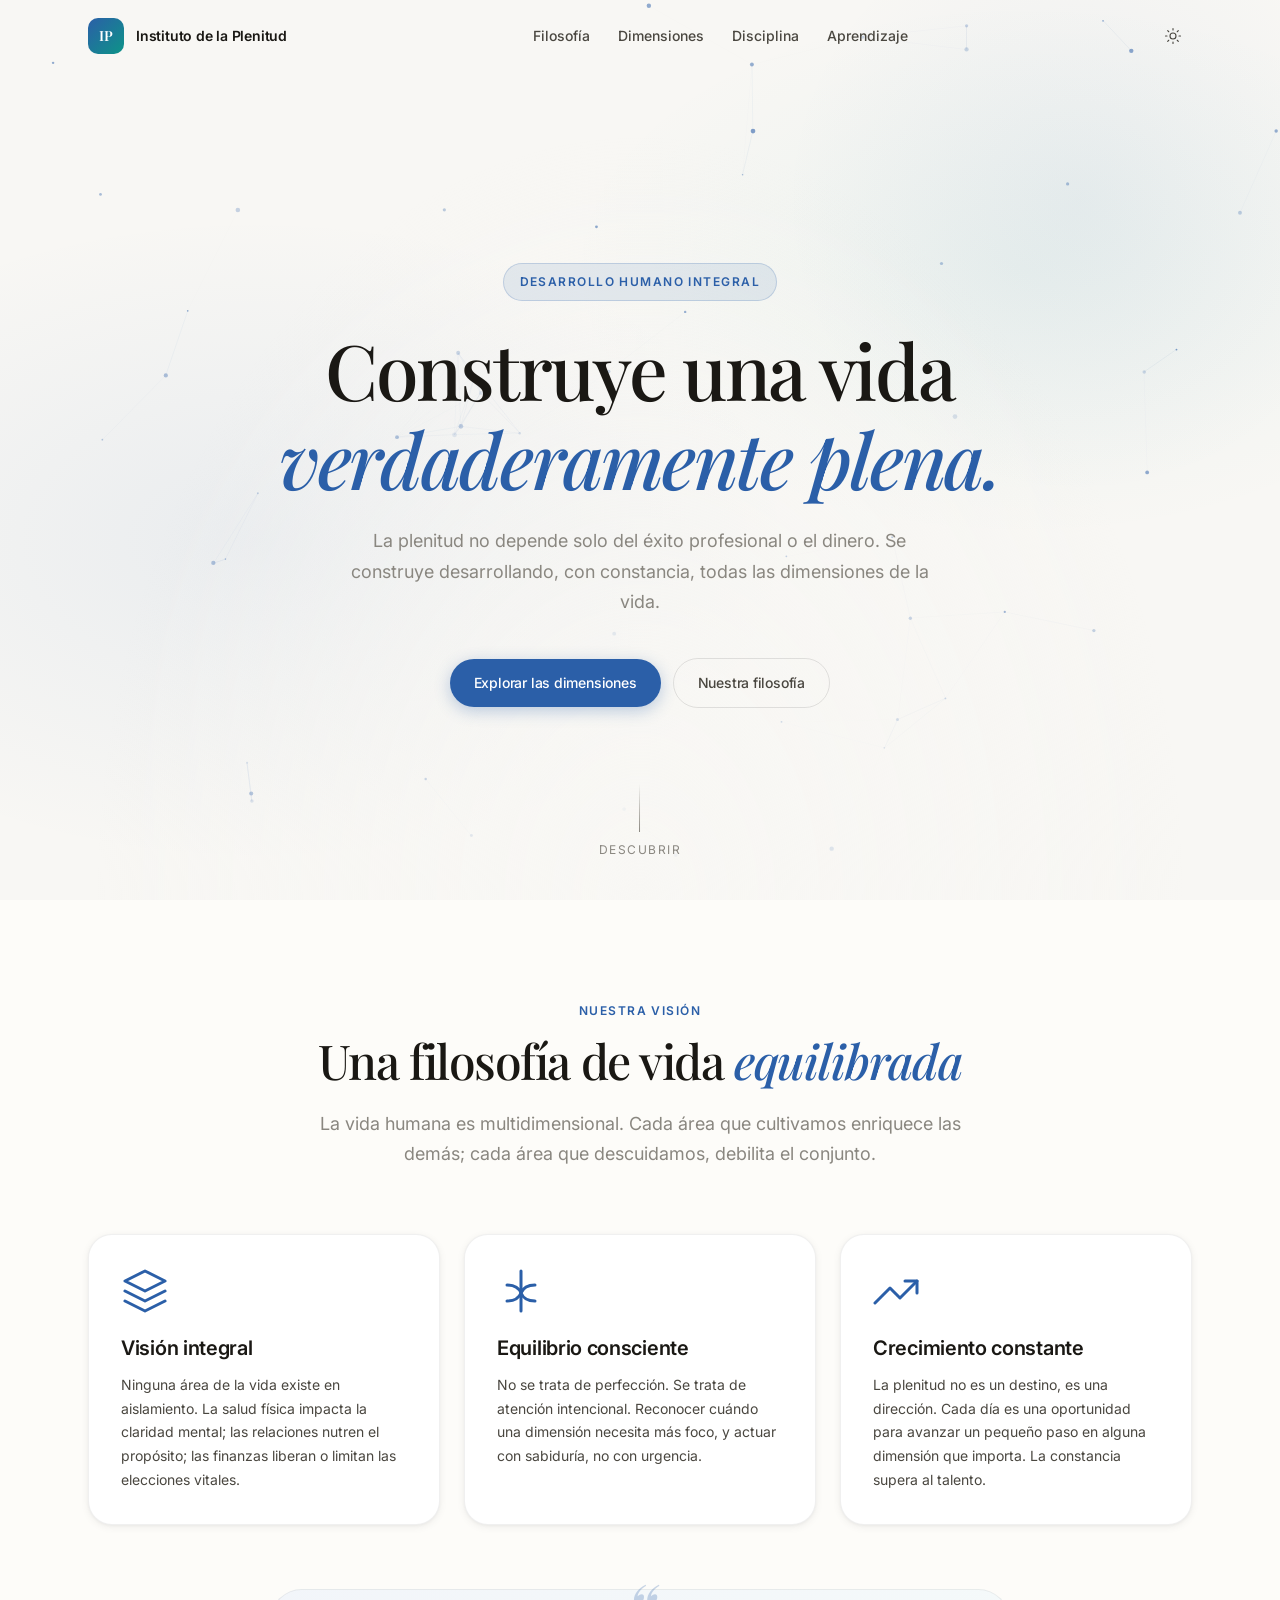
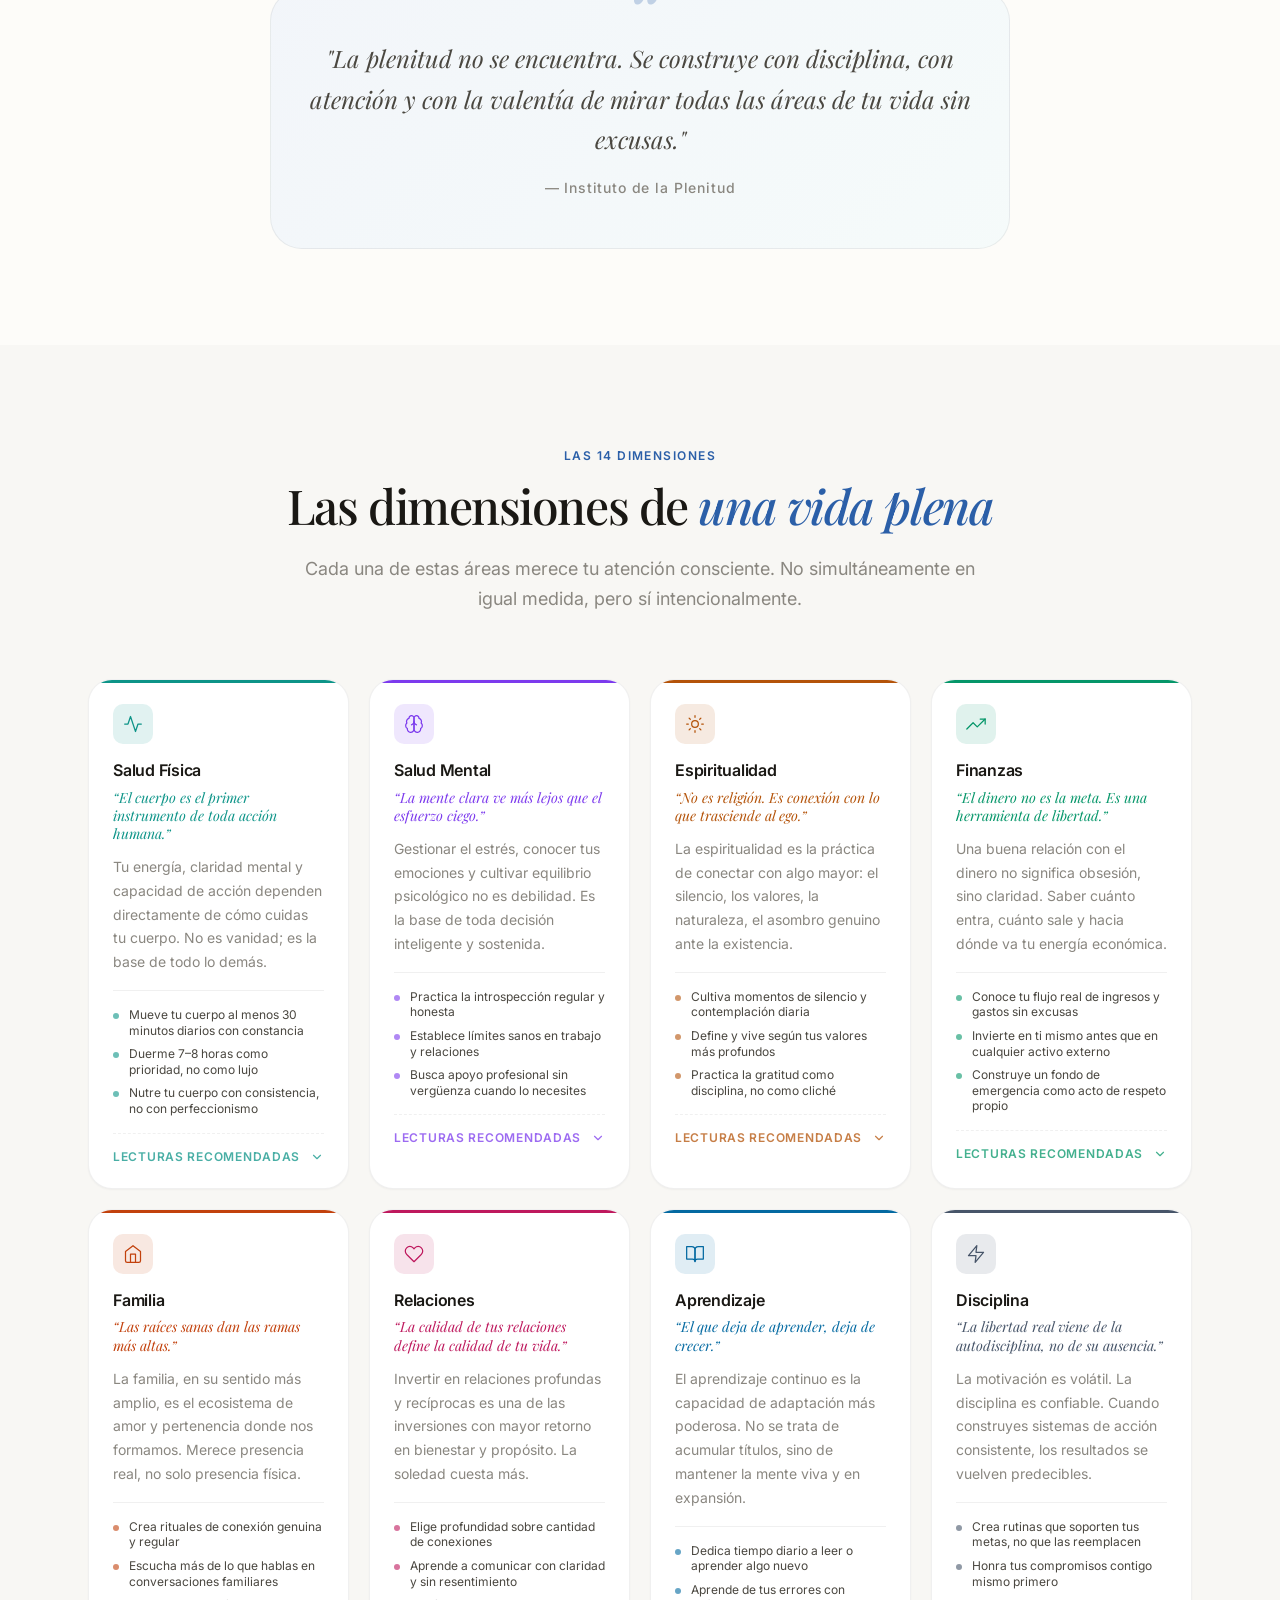
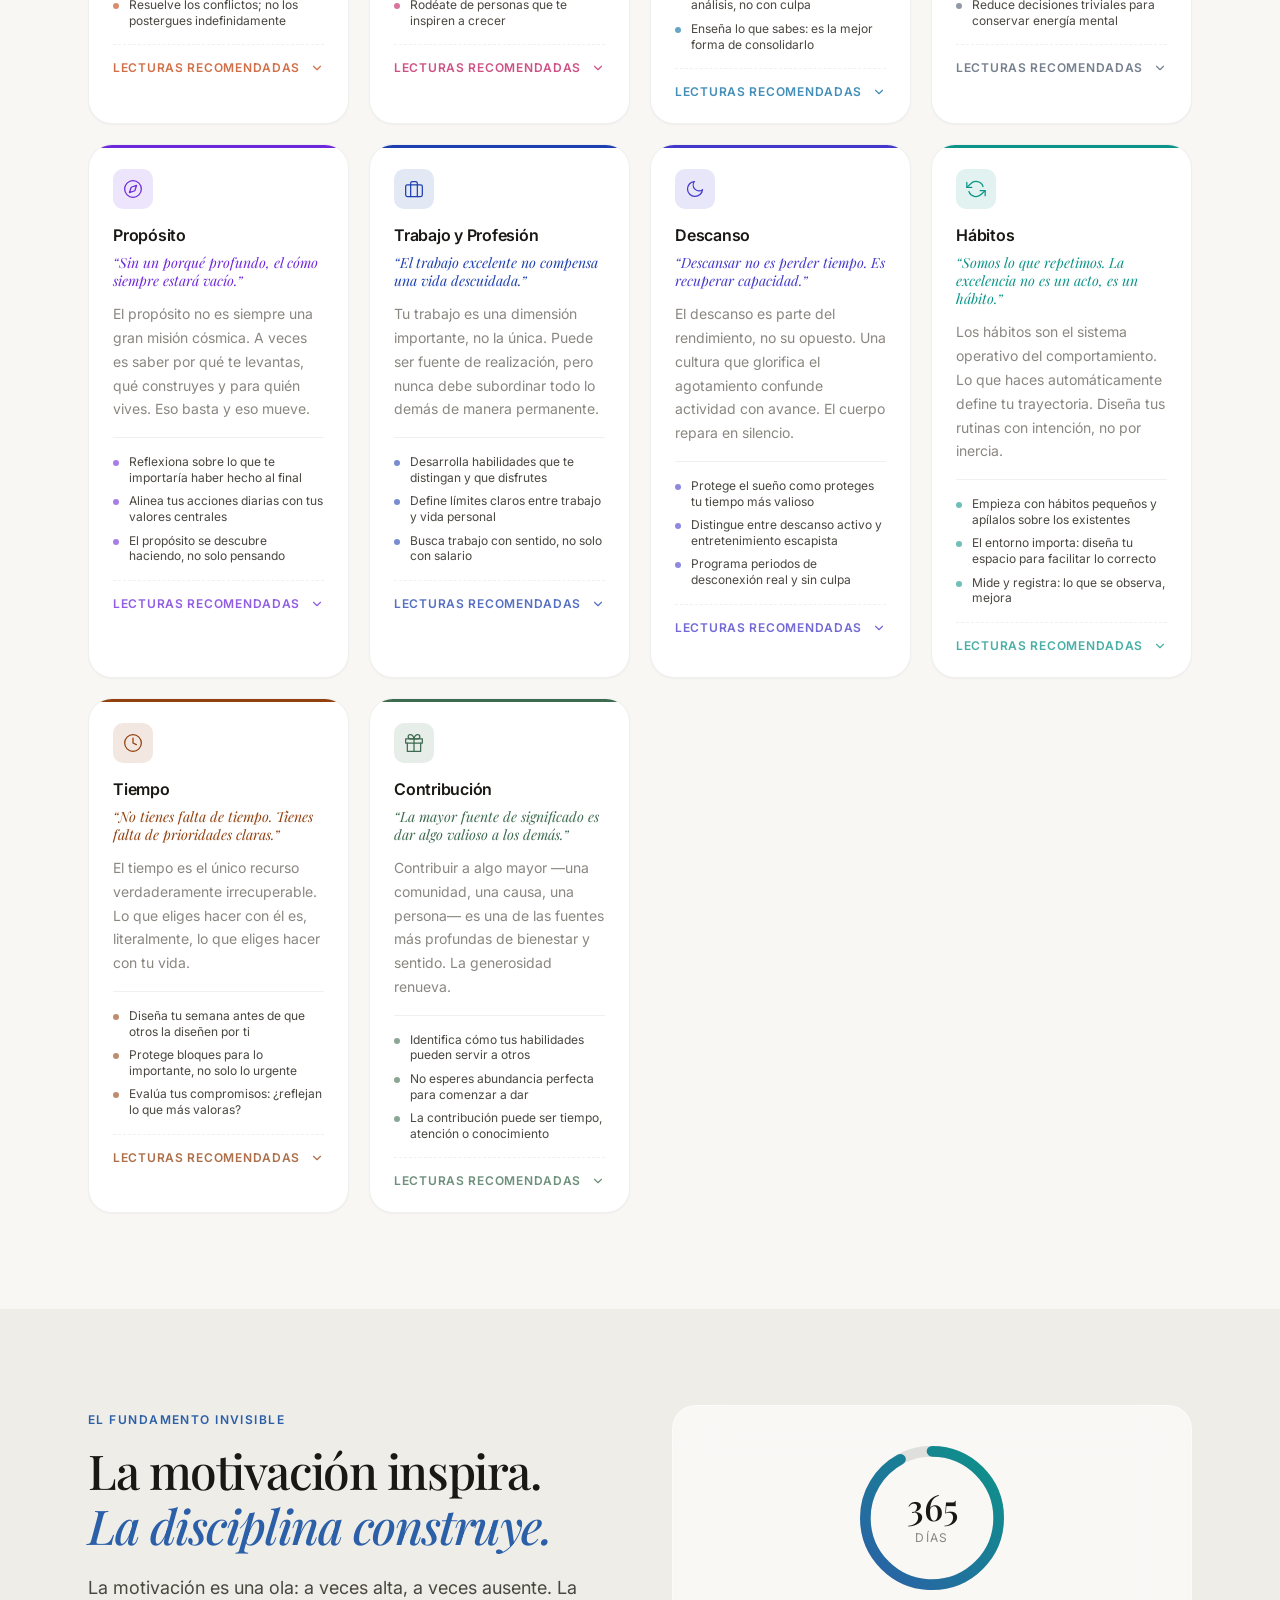
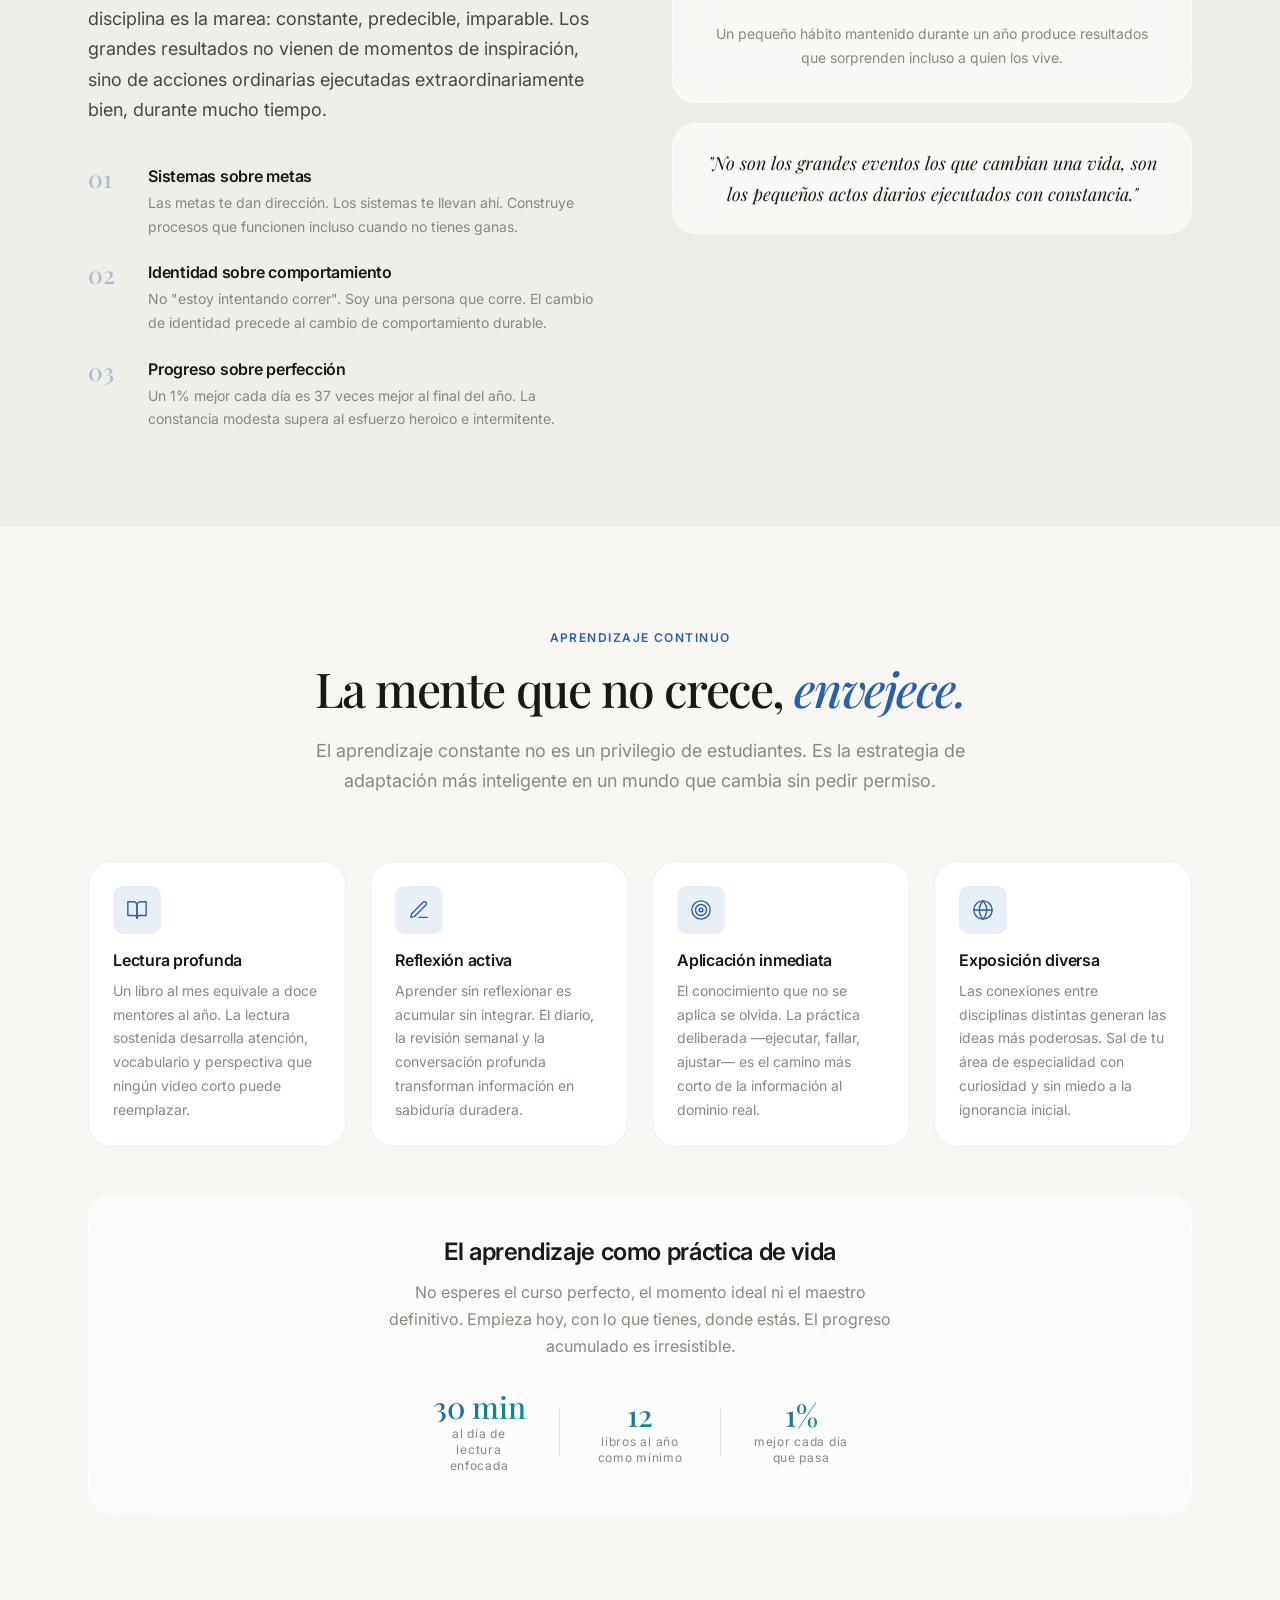
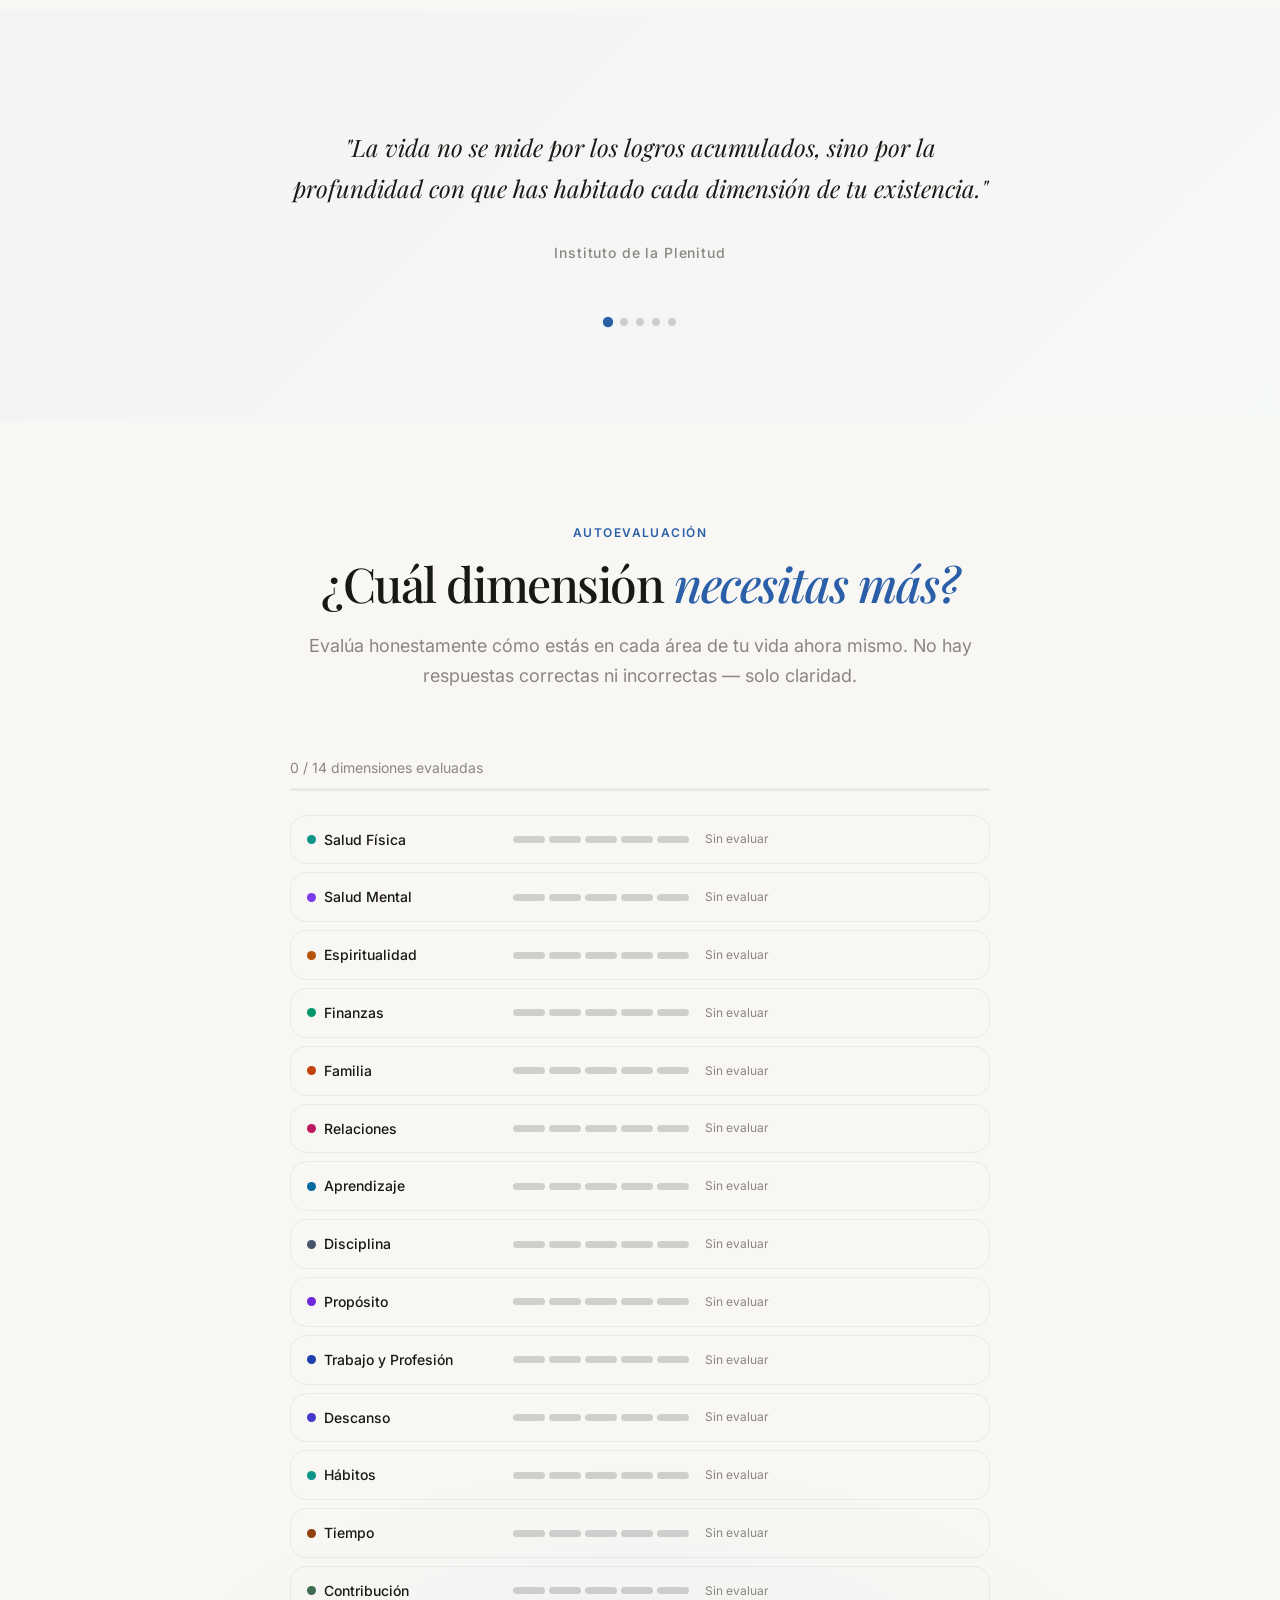
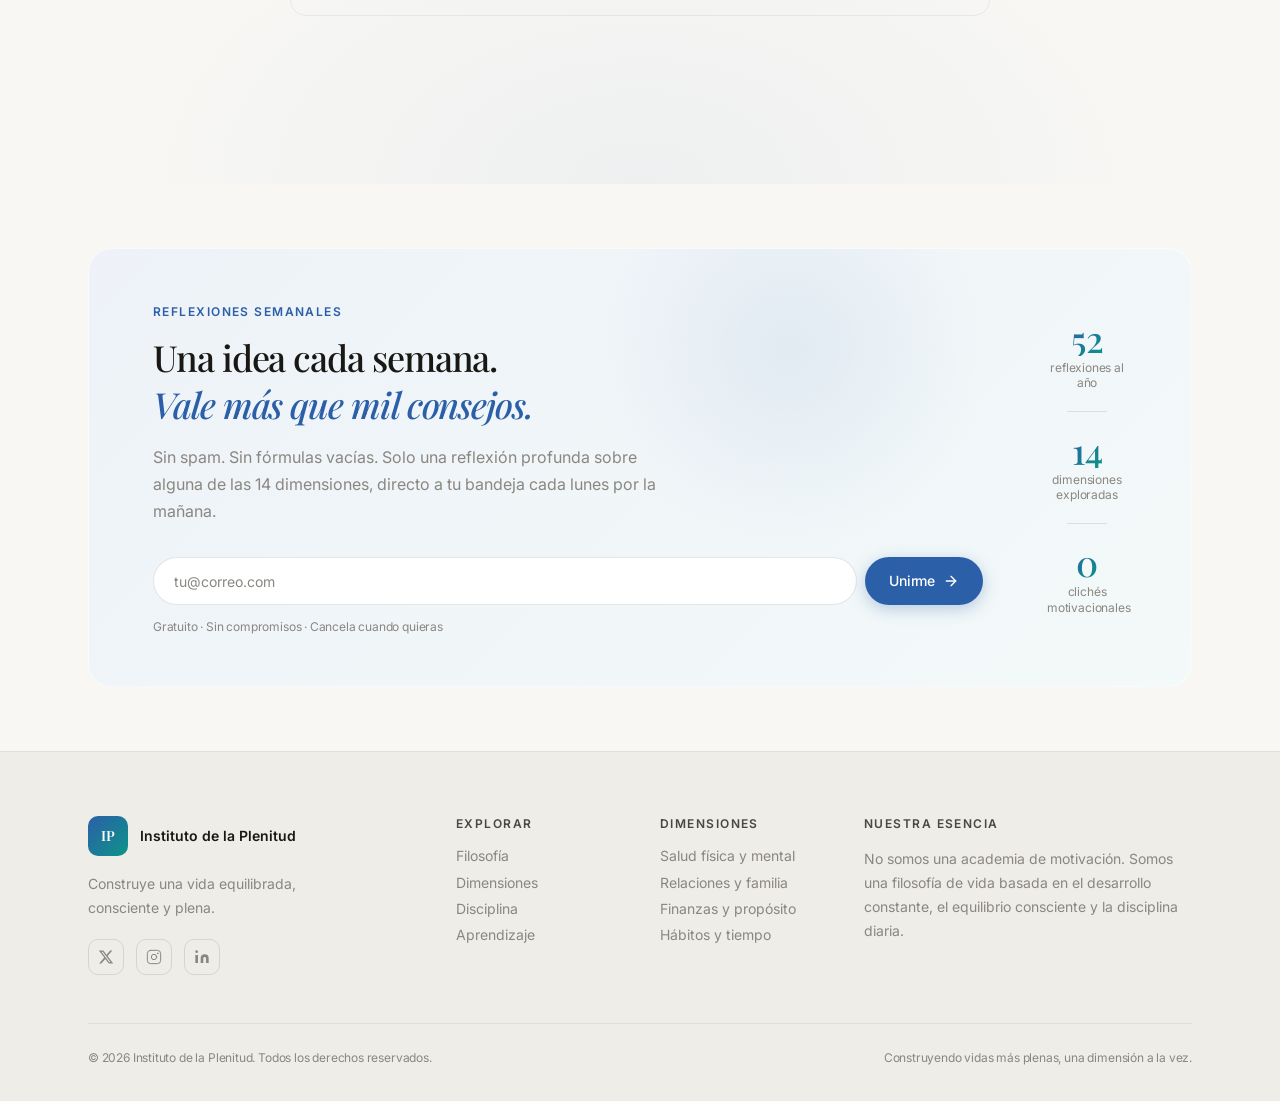
==== commit 4b744567: "Integrar MailerLite al formulario de newsletter - Agrega el script Universal de MailerLite (cuenta 2" ====
--- a/index.html
+++ b/index.html
@@ -42,6 +42,16 @@
     "sameAs": []
   }
   </script>
+
+  <!-- MailerLite Universal -->
+  <script>
+    (function(w,d,e,u,f,l,n){w[f]=w[f]||function(){(w[f].q=w[f].q||[])
+    .push(arguments);},l=d.createElement(e),l.async=1,l.src=u,
+    n=d.getElementsByTagName(e)[0],n.parentNode.insertBefore(l,n);})
+    (window,document,'script','https://assets.mailerlite.com/js/universal.js','ml');
+    ml('account', '2464268');
+  </script>
+  <!-- End MailerLite Universal -->
 
   <!-- Prevenir flash de tema incorrecto -->
   <script>
